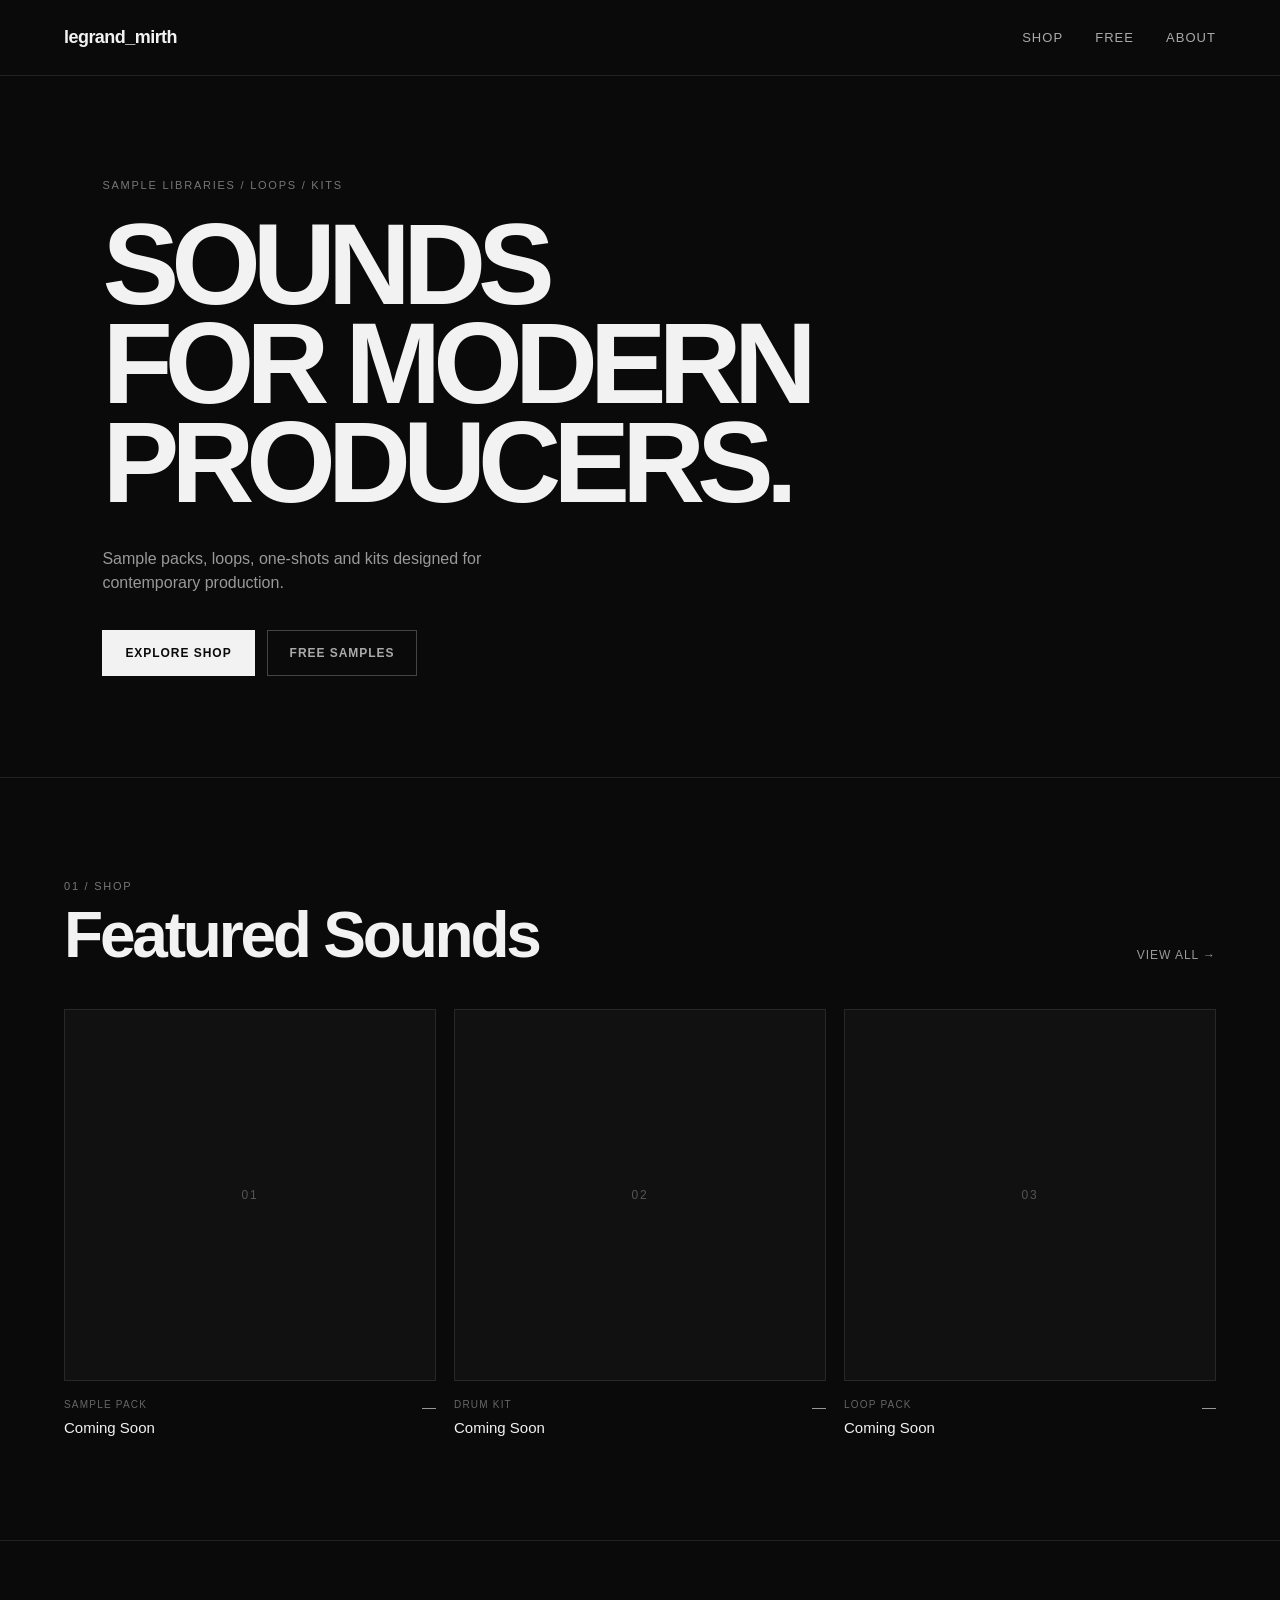
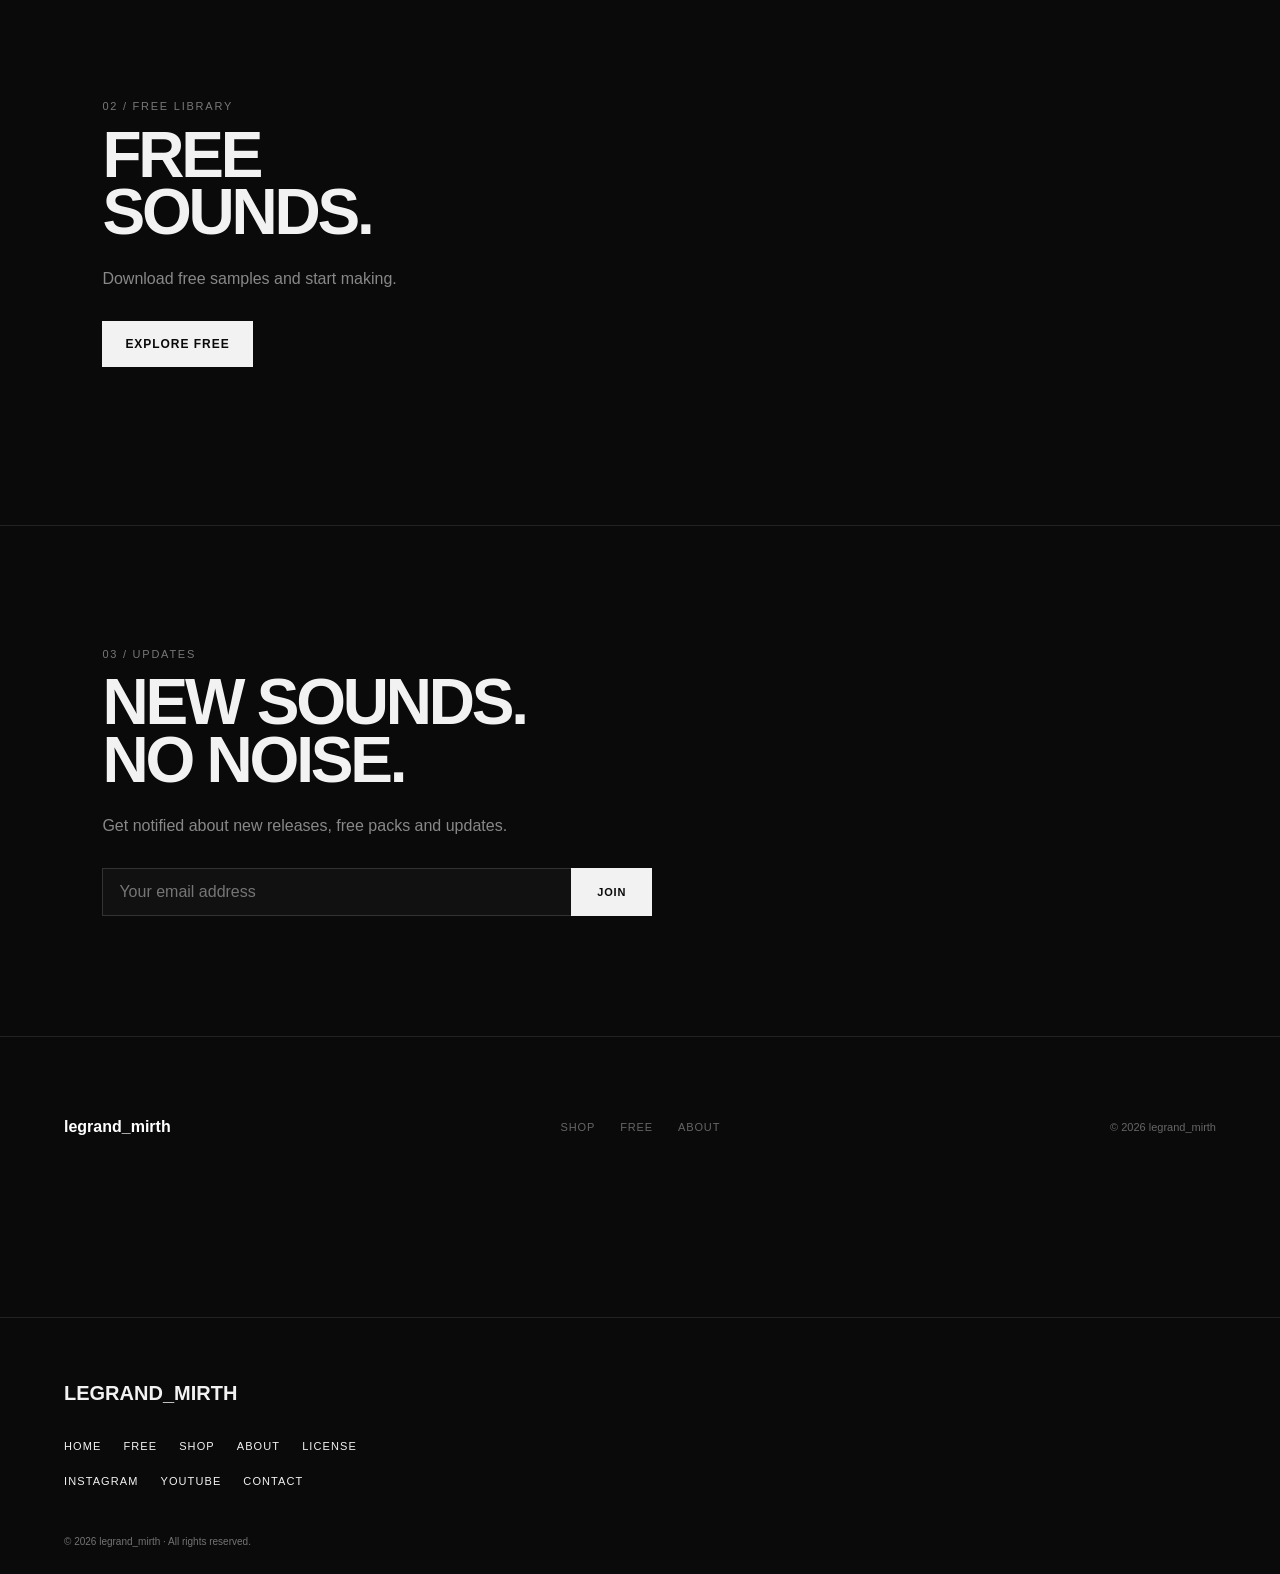
==== index.html @ df411d39 "Add footer section with links and styles" ====
<!DOCTYPE html>
<html lang="en">
<head>
    <meta charset="UTF-8">
    <meta name="viewport" content="width=device-width, initial-scale=1.0">

    <title>legrand_mirth — Sounds for Modern Producers</title>

    <meta
        name="description"
        content="Sample libraries, loops, kits and sounds for modern producers."
    >

    <link rel="stylesheet" href="css/style.css">
</head>

<body>

    <!-- NAVIGATION -->
    <header class="navbar">

        <a href="index.html" class="logo">
            legrand_mirth
        </a>

        <nav class="nav-links">
            <a href="shop.html">Shop</a>
            <a href="free.html">Free</a>
            <a href="about.html">About</a>
        </nav>

    </header>


    <main>

        <!-- HERO -->
        <section class="hero">

            <div class="hero-content">

                <p class="eyebrow">
                    SAMPLE LIBRARIES / LOOPS / KITS
                </p>

                <h1>
                    SOUNDS<br>
                    FOR MODERN<br>
                    PRODUCERS.
                </h1>

                <p class="hero-description">
                    Sample packs, loops, one-shots and kits
                    designed for contemporary production.
                </p>

                <div class="hero-buttons">

                    <a href="shop.html" class="button button-primary">
                        Explore Shop
                    </a>

                    <a href="free.html" class="button button-secondary">
                        Free Samples
                    </a>

                </div>

            </div>

        </section>


        <!-- FEATURED PRODUCTS -->
        <section class="section">

            <div class="section-header">

                <div>
                    <p class="eyebrow">01 / SHOP</p>
                    <h2>Featured Sounds</h2>
                </div>

                <a href="shop.html" class="text-link">
                    View all →
                </a>

            </div>


            <div class="product-grid">

                <article class="product-card">

                    <div class="product-image placeholder">
                        <span>01</span>
                    </div>

                    <div class="product-info">

                        <div>
                            <p class="product-type">
                                SAMPLE PACK
                            </p>

                            <h3>
                                Coming Soon
                            </h3>
                        </div>

                        <span class="product-price">
                            —
                        </span>

                    </div>

                </article>


                <article class="product-card">

                    <div class="product-image placeholder">
                        <span>02</span>
                    </div>

                    <div class="product-info">

                        <div>
                            <p class="product-type">
                                DRUM KIT
                            </p>

                            <h3>
                                Coming Soon
                            </h3>
                        </div>

                        <span class="product-price">
                            —
                        </span>

                    </div>

                </article>


                <article class="product-card">

                    <div class="product-image placeholder">
                        <span>03</span>
                    </div>

                    <div class="product-info">

                        <div>
                            <p class="product-type">
                                LOOP PACK
                            </p>

                            <h3>
                                Coming Soon
                            </h3>
                        </div>

                        <span class="product-price">
                            —
                        </span>

                    </div>

                </article>

            </div>

        </section>


        <!-- FREE SECTION -->
        <section class="free-section">

            <div>

                <p class="eyebrow">
                    02 / FREE LIBRARY
                </p>

                <h2>
                    FREE<br>
                    SOUNDS.
                </h2>

                <p>
                    Download free samples and start making.
                </p>

                <a href="free.html" class="button button-primary">
                    Explore Free
                </a>

            </div>

        </section>


        <!-- NEWSLETTER -->
        <section class="newsletter">

            <div class="newsletter-content">

                <p class="eyebrow">
                    03 / UPDATES
                </p>

                <h2>
                    NEW SOUNDS.<br>
                    NO NOISE.
                </h2>

                <p>
                    Get notified about new releases,
                    free packs and updates.
                </p>

                <form class="newsletter-form">

                    <input
                        type="email"
                        placeholder="Your email address"
                        required
                    >

                    <button type="submit">
                        Join
                    </button>

                </form>

            </div>

        </section>

    </main>


    <!-- FOOTER -->
    <footer class="footer">

        <div class="footer-logo">
            legrand_mirth
        </div>

        <div class="footer-links">

            <a href="shop.html">Shop</a>
            <a href="free.html">Free</a>
            <a href="about.html">About</a>

        </div>

        <p>
            © 2026 legrand_mirth
        </p>

    </footer>


    <script src="js/main.js"></script>
<footer class="lm-footer">
  <div class="lm-footer-brand">LEGRAND_MIRTH</div>

  <div class="lm-footer-links">
    <a href="/">HOME</a>
    <a href="/free">FREE</a>
    <a href="/shop">SHOP</a>
    <a href="/about">ABOUT</a>
    <a href="/license">LICENSE</a>
  </div>

  <div class="lm-footer-links">
    <a href="https://instagram.com/" target="_blank">INSTAGRAM</a>
    <a href="https://youtube.com/" target="_blank">YOUTUBE</a>
    <a href="mailto:contact@legrandmirth.com">CONTACT</a>
  </div>

  <div class="lm-footer-bottom">
    © 2026 legrand_mirth · All rights reserved.
  </div>
</footer>

<style>
.lm-footer {
  margin-top: 100px;
  padding: 60px 5vw 25px;
  border-top: 1px solid #222;
  font-family: Arial, sans-serif;
}

.lm-footer-brand {
  font-size: 20px;
  font-weight: 700;
  margin-bottom: 30px;
}

.lm-footer-links {
  display: flex;
  flex-wrap: wrap;
  gap: 22px;
  margin-bottom: 18px;
}

.lm-footer a {
  color: inherit;
  text-decoration: none;
  font-size: 11px;
  letter-spacing: .1em;
}

.lm-footer a:hover {
  opacity: .5;
}

.lm-footer-bottom {
  margin-top: 45px;
  font-size: 10px;
  opacity: .45;
}

@media (max-width: 600px) {
  .lm-footer {
    padding: 45px 20px 20px;
  }

  .lm-footer-links {
    gap: 14px;
  }
}
</style>
</body>
</html>
---- css/style.css ----
/* =========================
   RESET
========================= */

* {
    margin: 0;
    padding: 0;
    box-sizing: border-box;
}

html {
    scroll-behavior: smooth;
}

body {
    background: #0a0a0a;
    color: #f2f2f2;
    font-family: Arial, Helvetica, sans-serif;
    line-height: 1.5;
}


/* =========================
   GLOBAL
========================= */

a {
    color: inherit;
    text-decoration: none;
}

button,
input {
    font: inherit;
}

.eyebrow {
    font-size: 11px;
    letter-spacing: 0.16em;
    text-transform: uppercase;
    color: #777;
}


/* =========================
   NAVBAR
========================= */

.navbar {
    height: 76px;
    padding: 0 5vw;

    display: flex;
    align-items: center;
    justify-content: space-between;

    border-bottom: 1px solid #222;
}

.logo {
    font-size: 18px;
    font-weight: 700;
    letter-spacing: -0.03em;
}

.nav-links {
    display: flex;
    gap: 32px;
}

.nav-links a {
    font-size: 13px;
    text-transform: uppercase;
    letter-spacing: 0.08em;
    color: #aaa;

    transition: color 0.2s ease;
}

.nav-links a:hover {
    color: #fff;
}


/* =========================
   HERO
========================= */

.hero {
    min-height: 78vh;

    display: flex;
    align-items: center;

    padding: 100px 8vw;

    border-bottom: 1px solid #222;
}

.hero-content {
    max-width: 900px;
}

.hero h1 {
    margin-top: 22px;

    font-size: clamp(56px, 9vw, 130px);
    line-height: 0.86;
    letter-spacing: -0.07em;
    font-weight: 700;
}

.hero-description {
    max-width: 460px;

    margin-top: 35px;

    color: #999;
    font-size: 16px;
}

.hero-buttons {
    display: flex;
    gap: 12px;

    margin-top: 35px;
}


/* =========================
   BUTTONS
========================= */

.button {
    display: inline-flex;

    align-items: center;
    justify-content: center;

    min-height: 46px;
    padding: 0 22px;

    font-size: 12px;
    font-weight: 700;

    text-transform: uppercase;
    letter-spacing: 0.08em;

    border: 1px solid #444;

    transition:
        background 0.2s ease,
        color 0.2s ease,
        border-color 0.2s ease;
}

.button-primary {
    background: #f2f2f2;
    color: #0a0a0a;
    border-color: #f2f2f2;
}

.button-primary:hover {
    background: transparent;
    color: #fff;
}

.button-secondary {
    color: #aaa;
}

.button-secondary:hover {
    color: #fff;
    border-color: #777;
}


/* =========================
   SECTIONS
========================= */

.section {
    padding: 100px 5vw;

    border-bottom: 1px solid #222;
}

.section-header {
    display: flex;
    align-items: end;
    justify-content: space-between;

    margin-bottom: 45px;
}

.section h2,
.free-section h2,
.newsletter h2 {
    margin-top: 12px;

    font-size: clamp(38px, 5vw, 70px);
    line-height: 0.9;
    letter-spacing: -0.05em;
}

.text-link {
    font-size: 12px;
    text-transform: uppercase;
    letter-spacing: 0.08em;

    color: #999;
}

.text-link:hover {
    color: #fff;
}


/* =========================
   PRODUCTS
========================= */

.product-grid {
    display: grid;

    grid-template-columns:
        repeat(3, 1fr);

    gap: 18px;
}

.product-card {
    min-width: 0;
}

.product-image {
    aspect-ratio: 1 / 1;

    display: flex;
    align-items: center;
    justify-content: center;

    border: 1px solid #282828;
}

.placeholder {
    background: #111;
}

.placeholder span {
    font-size: 12px;
    color: #555;
    letter-spacing: 0.15em;
}

.product-info {
    display: flex;
    justify-content: space-between;
    gap: 20px;

    padding-top: 16px;
}

.product-type {
    margin-bottom: 5px;

    font-size: 10px;
    letter-spacing: 0.12em;

    color: #666;
}

.product-info h3 {
    font-size: 15px;
    font-weight: 500;
}

.product-price {
    color: #999;
    font-size: 14px;
}


/* =========================
   FREE SECTION
========================= */

.free-section {
    min-height: 65vh;

    display: flex;
    align-items: center;

    padding: 100px 8vw;

    border-bottom: 1px solid #222;
}

.free-section p:not(.eyebrow) {
    margin: 25px 0 30px;

    color: #888;
}


/* =========================
   NEWSLETTER
========================= */

.newsletter {
    padding: 120px 8vw;

    border-bottom: 1px solid #222;
}

.newsletter-content {
    max-width: 700px;
}

.newsletter p:not(.eyebrow) {
    margin: 25px 0 30px;

    color: #888;
}

.newsletter-form {
    display: flex;

    max-width: 550px;
}

.newsletter-form input {
    flex: 1;

    min-width: 0;
    height: 48px;

    padding: 0 16px;

    color: #fff;
    background: #111;

    border: 1px solid #333;
    border-right: none;

    outline: none;
}

.newsletter-form input:focus {
    border-color: #666;
}

.newsletter-form button {
    height: 48px;

    padding: 0 25px;

    color: #0a0a0a;
    background: #f2f2f2;

    border: 1px solid #f2f2f2;

    text-transform: uppercase;
    font-size: 11px;
    font-weight: 700;
    letter-spacing: 0.08em;

    cursor: pointer;
}


/* =========================
   FOOTER
========================= */

.footer {
    min-height: 180px;

    padding: 45px 5vw;

    display: flex;
    align-items: center;
    justify-content: space-between;

    color: #666;
}

.footer-logo {
    color: #fff;

    font-weight: 700;
}

.footer-links {
    display: flex;
    gap: 25px;

    font-size: 11px;
    text-transform: uppercase;
    letter-spacing: 0.08em;
}

.footer-links a:hover {
    color: #fff;
}

.footer p {
    font-size: 11px;
}


/* =========================
   MOBILE
========================= */

@media (max-width: 700px) {

    .navbar {
        height: 65px;
        padding: 0 20px;
    }

    .nav-links {
        gap: 15px;
    }

    .nav-links a {
        font-size: 10px;
    }

    .hero {
        min-height: 80vh;
        padding: 80px 20px;
    }

    .hero h1 {
        font-size: 17vw;
    }

    .hero-buttons {
        flex-direction: column;
        align-items: stretch;
    }

    .button {
        width: 100%;
    }

    .section {
        padding: 75px 20px;
    }

    .section-header {
        align-items: start;
        flex-direction: column;
        gap: 20px;
    }

    .product-grid {
        grid-template-columns: 1fr;
        gap: 45px;
    }

    .free-section {
        min-height: 60vh;
        padding: 80px 20px;
    }

    .newsletter {
        padding: 80px 20px;
    }

    .newsletter-form {
        flex-direction: column;
    }

    .newsletter-form input {
        border-right: 1px solid #333;
    }

    .newsletter-form button {
        width: 100%;
    }

    .footer {
        padding: 40px 20px;

        flex-direction: column;
        align-items: flex-start;

        gap: 25px;
    }

}


/* =========================
   SHOP PAGE
========================= */

.page-header {
    padding: 110px 8vw 90px;

    border-bottom: 1px solid #222;
}

.page-header h1 {
    margin-top: 20px;

    font-size: clamp(60px, 10vw, 140px);
    line-height: 0.85;
    letter-spacing: -0.07em;
}

.page-description {
    max-width: 480px;

    margin-top: 30px;

    color: #888;
    font-size: 16px;
}


/* =========================
   SHOP FILTERS
========================= */

.shop-section {
    padding: 60px 5vw 120px;
}

.shop-filters {
    display: flex;
    gap: 10px;

    margin-bottom: 55px;

    overflow-x: auto;
    scrollbar-width: none;
}

.shop-filters::-webkit-scrollbar {
    display: none;
}

.filter {
    flex-shrink: 0;

    padding: 10px 16px;

    color: #888;
    background: transparent;

    border: 1px solid #333;

    font-size: 10px;
    text-transform: uppercase;
    letter-spacing: 0.1em;

    cursor: pointer;
}

.filter:hover {
    color: #fff;
    border-color: #666;
}

.filter.active {
    color: #0a0a0a;
    background: #f2f2f2;

    border-color: #f2f2f2;
}


/* =========================
   SHOP GRID
========================= */

.shop-grid {
    display: grid;

    grid-template-columns:
        repeat(3, 1fr);

    gap: 65px 20px;
}

.shop-product {
    min-width: 0;
}

.shop-product-image {
    aspect-ratio: 1 / 1;

    display: flex;
    align-items: center;
    justify-content: center;

    background: #111;

    border: 1px solid #282828;

    transition:
        border-color 0.2s ease,
        transform 0.2s ease;
}

.shop-product-image:hover {
    border-color: #555;

    transform: translateY(-3px);
}

.shop-product-image span {
    color: #555;

    font-size: 12px;
    letter-spacing: 0.15em;
}

.shop-product-info {
    display: flex;

    justify-content: space-between;
    align-items: flex-start;

    gap: 20px;

    padding-top: 16px;
}

.shop-product-info h2 {
    margin: 4px 0 5px;

    font-size: 16px;
    font-weight: 500;
}

.product-meta {
    color: #555;

    font-size: 10px;
    letter-spacing: 0.08em;
    text-transform: uppercase;
}

.shop-price {
    color: #aaa;

    font-size: 14px;
}


/* =========================
   SHOP MOBILE
========================= */

@media (max-width: 700px) {

    .page-header {
        padding: 80px 20px 70px;
    }

    .page-header h1 {
        font-size: 19vw;
    }

    .shop-section {
        padding: 40px 20px 80px;
    }

    .shop-grid {
        grid-template-columns: 1fr;

        gap: 55px;
    }

}


/* =========================
   SHOP PAGE
========================= */

.page-header {
    padding: 110px 8vw 90px;

    border-bottom: 1px solid #222;
}

.page-header h1 {
    margin-top: 20px;

    font-size: clamp(60px, 10vw, 140px);
    line-height: 0.85;
    letter-spacing: -0.07em;
}

.page-description {
    max-width: 480px;

    margin-top: 30px;

    color: #888;
    font-size: 16px;
}


/* =========================
   SHOP FILTERS
========================= */

.shop-section {
    padding: 60px 5vw 120px;
}

.shop-filters {
    display: flex;
    gap: 10px;

    margin-bottom: 55px;

    overflow-x: auto;
    scrollbar-width: none;
}

.shop-filters::-webkit-scrollbar {
    display: none;
}

.filter {
    flex-shrink: 0;

    padding: 10px 16px;

    color: #888;
    background: transparent;

    border: 1px solid #333;

    font-size: 10px;
    text-transform: uppercase;
    letter-spacing: 0.1em;

    cursor: pointer;
}

.filter:hover {
    color: #fff;
    border-color: #666;
}

.filter.active {
    color: #0a0a0a;
    background: #f2f2f2;

    border-color: #f2f2f2;
}


/* =========================
   SHOP GRID
========================= */

.shop-grid {
    display: grid;

    grid-template-columns:
        repeat(3, 1fr);

    gap: 65px 20px;
}

.shop-product {
    min-width: 0;
}

.shop-product-image {
    aspect-ratio: 1 / 1;

    display: flex;
    align-items: center;
    justify-content: center;

    background: #111;

    border: 1px solid #282828;

    transition:
        border-color 0.2s ease,
        transform 0.2s ease;
}

.shop-product-image:hover {
    border-color: #555;

    transform: translateY(-3px);
}

.shop-product-image span {
    color: #555;

    font-size: 12px;
    letter-spacing: 0.15em;
}

.shop-product-info {
    display: flex;

    justify-content: space-between;
    align-items: flex-start;

    gap: 20px;

    padding-top: 16px;
}

.shop-product-info h2 {
    margin: 4px 0 5px;

    font-size: 16px;
    font-weight: 500;
}

.product-meta {
    color: #555;

    font-size: 10px;
    letter-spacing: 0.08em;
    text-transform: uppercase;
}

.shop-price {
    color: #aaa;

    font-size: 14px;
}


/* =========================
   SHOP MOBILE
========================= */

@media (max-width: 700px) {

    .page-header {
        padding: 80px 20px 70px;
    }

    .page-header h1 {
        font-size: 19vw;
    }

    .shop-section {
        padding: 40px 20px 80px;
    }

    .shop-grid {
        grid-template-columns: 1fr;

        gap: 55px;
    }

}
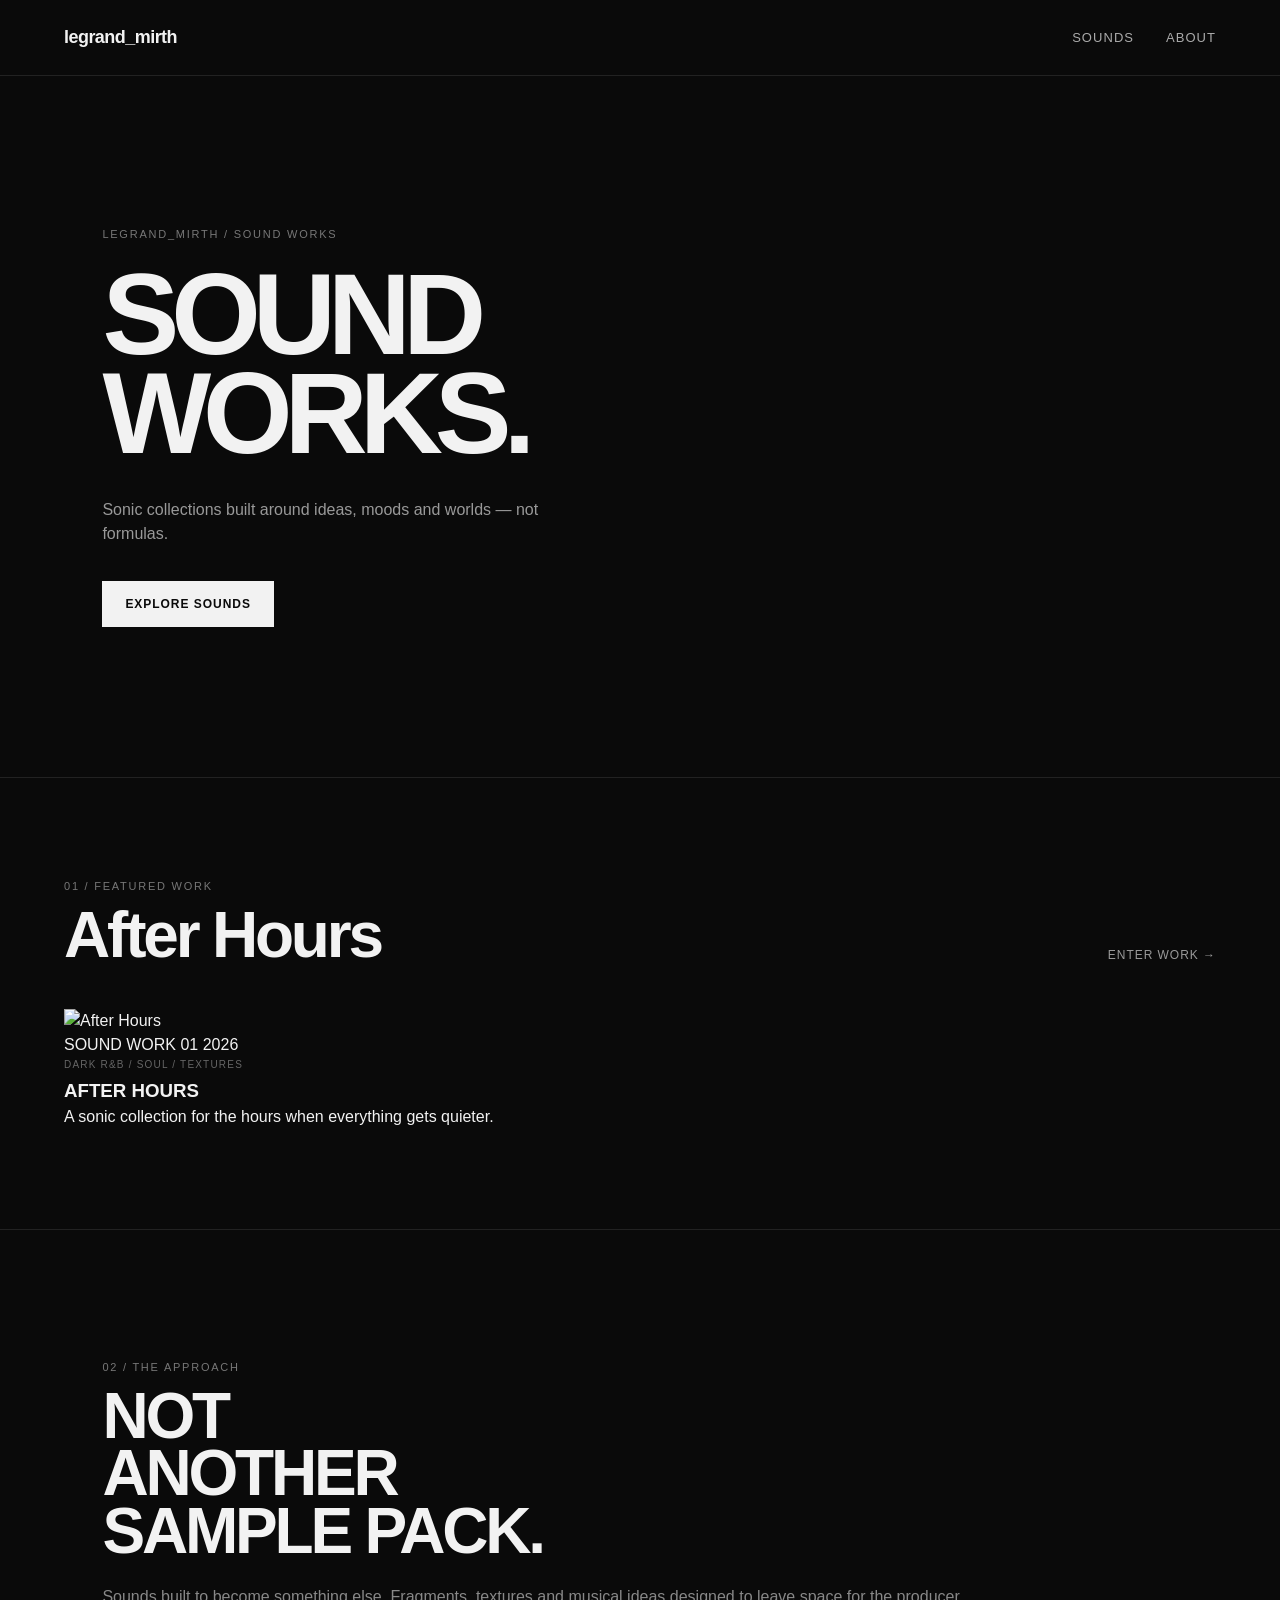
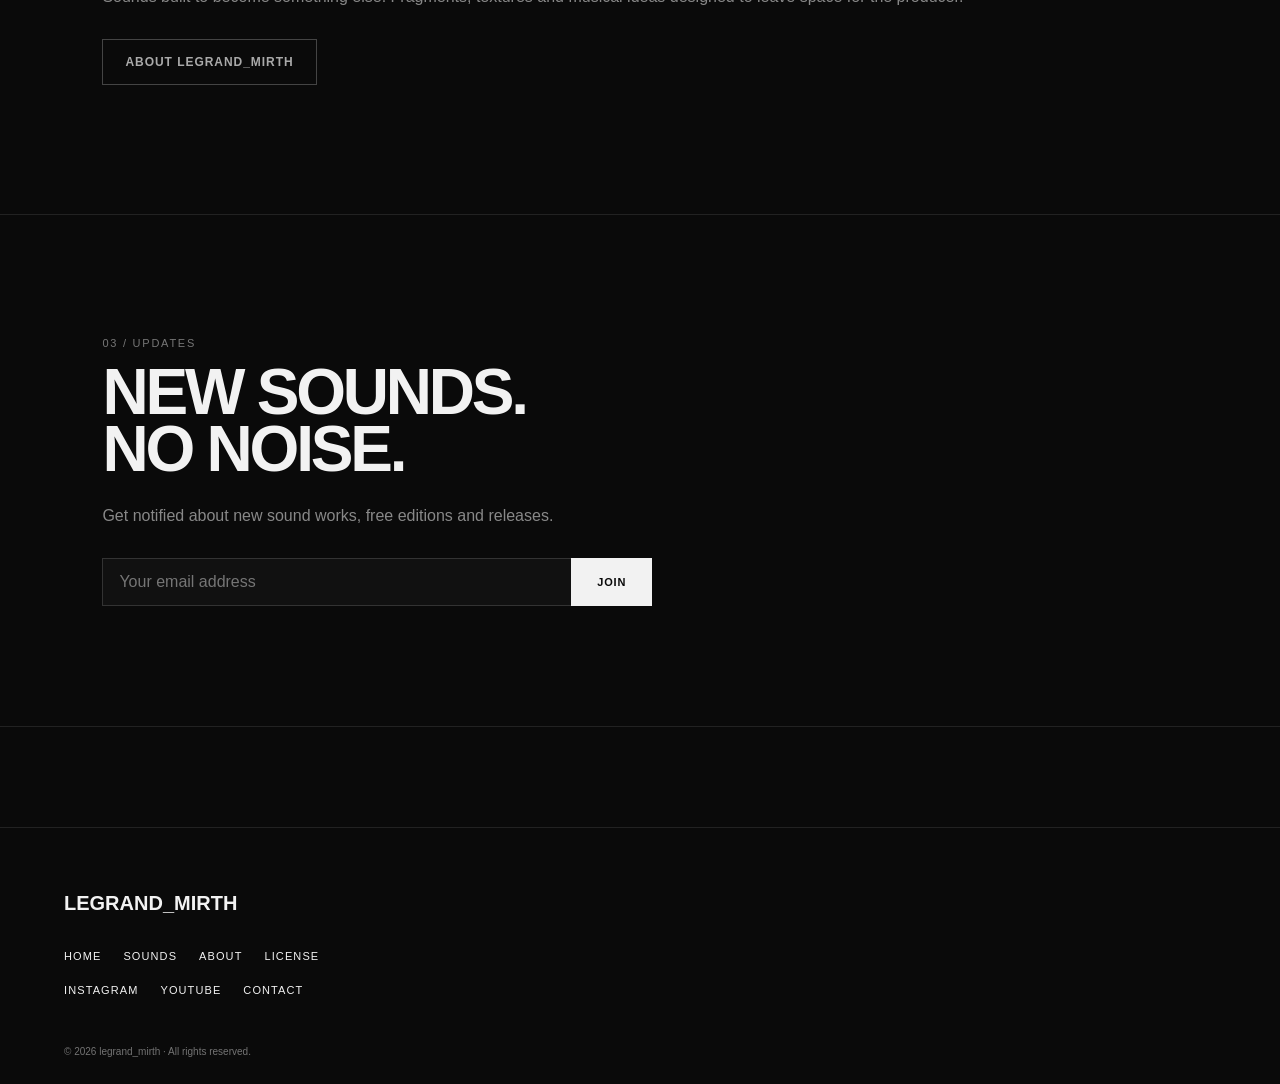
==== commit 6ba275ff: "Actualizar index.html" ====
--- a/index.html
+++ b/index.html
@@ -1,22 +1,34 @@
 <!DOCTYPE html>
 <html lang="en">
+
 <head>
+
     <meta charset="UTF-8">
-    <meta name="viewport" content="width=device-width, initial-scale=1.0">
-
-    <title>legrand_mirth — Sounds for Modern Producers</title>
+
+    <meta
+        name="viewport"
+        content="width=device-width, initial-scale=1.0"
+    >
+
+    <title>legrand_mirth — Sound Works</title>
 
     <meta
         name="description"
-        content="Sample libraries, loops, kits and sounds for modern producers."
+        content="Sonic collections built around ideas, moods and worlds."
     >
 
     <link rel="stylesheet" href="css/style.css">
+
 </head>
 
+
 <body>
 
-    <!-- NAVIGATION -->
+
+    <!-- =========================
+         NAVIGATION
+    ========================= -->
+
     <header class="navbar">
 
         <a href="index.html" class="logo">
@@ -24,46 +36,55 @@
         </a>
 
         <nav class="nav-links">
-            <a href="shop.html">Shop</a>
-            <a href="free.html">Free</a>
-            <a href="about.html">About</a>
+
+            <a href="shop.html">
+                Sounds
+            </a>
+
+            <a href="about.html">
+                About
+            </a>
+
         </nav>
 
     </header>
 
 
+
     <main>
 
-        <!-- HERO -->
+
+        <!-- =========================
+             HERO
+        ========================= -->
+
         <section class="hero">
 
             <div class="hero-content">
 
                 <p class="eyebrow">
-                    SAMPLE LIBRARIES / LOOPS / KITS
+                    LEGRAND_MIRTH / SOUND WORKS
                 </p>
 
                 <h1>
-                    SOUNDS<br>
-                    FOR MODERN<br>
-                    PRODUCERS.
+                    SOUND<br>
+                    WORKS.
                 </h1>
 
                 <p class="hero-description">
-                    Sample packs, loops, one-shots and kits
-                    designed for contemporary production.
+                    Sonic collections built around ideas,
+                    moods and worlds — not formulas.
                 </p>
 
                 <div class="hero-buttons">
 
-                    <a href="shop.html" class="button button-primary">
-                        Explore Shop
+                    <a
+                        href="shop.html"
+                        class="button button-primary"
+                    >
+                        Explore Sounds
                     </a>
 
-                    <a href="free.html" class="button button-secondary">
-                        Free Samples
-                    </a>
-
                 </div>
 
             </div>
@@ -71,138 +92,135 @@
         </section>
 
 
-        <!-- FEATURED PRODUCTS -->
+
+        <!-- =========================
+             FEATURED WORK
+        ========================= -->
+
         <section class="section">
 
             <div class="section-header">
 
                 <div>
-                    <p class="eyebrow">01 / SHOP</p>
-                    <h2>Featured Sounds</h2>
+
+                    <p class="eyebrow">
+                        01 / FEATURED WORK
+                    </p>
+
+                    <h2>
+                        After Hours
+                    </h2>
+
                 </div>
 
-                <a href="shop.html" class="text-link">
-                    View all →
+
+                <a
+                    href="after-hours.html"
+                    class="text-link"
+                >
+                    Enter work →
                 </a>
 
             </div>
 
 
-            <div class="product-grid">
-
-                <article class="product-card">
-
-                    <div class="product-image placeholder">
-                        <span>01</span>
+
+            <a
+                href="after-hours.html"
+                class="featured-work"
+            >
+
+                <div class="featured-work-image">
+
+                    <img
+                        src="assets/after-hours.jpg"
+                        alt="After Hours"
+                    >
+
+                    <div class="featured-work-overlay">
+
+                        <span>
+                            SOUND WORK 01
+                        </span>
+
+                        <span>
+                            2026
+                        </span>
+
                     </div>
 
-                    <div class="product-info">
-
-                        <div>
-                            <p class="product-type">
-                                SAMPLE PACK
-                            </p>
-
-                            <h3>
-                                Coming Soon
-                            </h3>
-                        </div>
-
-                        <span class="product-price">
-                            —
-                        </span>
+                </div>
+
+
+                <div class="featured-work-info">
+
+                    <div>
+
+                        <p class="product-type">
+                            DARK R&B / SOUL / TEXTURES
+                        </p>
+
+                        <h3>
+                            AFTER HOURS
+                        </h3>
 
                     </div>
 
-                </article>
-
-
-                <article class="product-card">
-
-                    <div class="product-image placeholder">
-                        <span>02</span>
-                    </div>
-
-                    <div class="product-info">
-
-                        <div>
-                            <p class="product-type">
-                                DRUM KIT
-                            </p>
-
-                            <h3>
-                                Coming Soon
-                            </h3>
-                        </div>
-
-                        <span class="product-price">
-                            —
-                        </span>
-
-                    </div>
-
-                </article>
-
-
-                <article class="product-card">
-
-                    <div class="product-image placeholder">
-                        <span>03</span>
-                    </div>
-
-                    <div class="product-info">
-
-                        <div>
-                            <p class="product-type">
-                                LOOP PACK
-                            </p>
-
-                            <h3>
-                                Coming Soon
-                            </h3>
-                        </div>
-
-                        <span class="product-price">
-                            —
-                        </span>
-
-                    </div>
-
-                </article>
+
+                    <p class="featured-work-description">
+                        A sonic collection for the hours
+                        when everything gets quieter.
+                    </p>
+
+                </div>
+
+            </a>
+
+        </section>
+
+
+
+        <!-- =========================
+             PHILOSOPHY
+        ========================= -->
+
+        <section class="free-section">
+
+            <div>
+
+                <p class="eyebrow">
+                    02 / THE APPROACH
+                </p>
+
+                <h2>
+                    NOT<br>
+                    ANOTHER<br>
+                    SAMPLE PACK.
+                </h2>
+
+                <p>
+                    Sounds built to become something else.
+                    Fragments, textures and musical ideas
+                    designed to leave space for the producer.
+                </p>
+
+                <a
+                    href="about.html"
+                    class="button button-secondary"
+                >
+                    About legrand_mirth
+                </a>
 
             </div>
 
         </section>
 
 
-        <!-- FREE SECTION -->
-        <section class="free-section">
-
-            <div>
-
-                <p class="eyebrow">
-                    02 / FREE LIBRARY
-                </p>
-
-                <h2>
-                    FREE<br>
-                    SOUNDS.
-                </h2>
-
-                <p>
-                    Download free samples and start making.
-                </p>
-
-                <a href="free.html" class="button button-primary">
-                    Explore Free
-                </a>
-
-            </div>
-
-        </section>
-
-
-        <!-- NEWSLETTER -->
+
+        <!-- =========================
+             UPDATES
+        ========================= -->
+
         <section class="newsletter">
 
             <div class="newsletter-content">
@@ -217,8 +235,8 @@
                 </h2>
 
                 <p>
-                    Get notified about new releases,
-                    free packs and updates.
+                    Get notified about new sound works,
+                    free editions and releases.
                 </p>
 
                 <form class="newsletter-form">
@@ -239,101 +257,73 @@
 
         </section>
 
+
     </main>
 
 
-    <!-- FOOTER -->
-    <footer class="footer">
-
-        <div class="footer-logo">
-            legrand_mirth
+
+    <!-- =========================
+         FOOTER
+    ========================= -->
+
+    <footer class="lm-footer">
+
+        <div class="lm-footer-brand">
+            LEGRAND_MIRTH
         </div>
 
-        <div class="footer-links">
-
-            <a href="shop.html">Shop</a>
-            <a href="free.html">Free</a>
-            <a href="about.html">About</a>
+
+        <div class="lm-footer-links">
+
+            <a href="index.html">
+                HOME
+            </a>
+
+            <a href="shop.html">
+                SOUNDS
+            </a>
+
+            <a href="about.html">
+                ABOUT
+            </a>
+
+            <a href="license.html">
+                LICENSE
+            </a>
 
         </div>
 
-        <p>
-            © 2026 legrand_mirth
-        </p>
+
+        <div class="lm-footer-links">
+
+            <a
+                href="https://instagram.com/"
+                target="_blank"
+            >
+                INSTAGRAM
+            </a>
+
+            <a
+                href="https://youtube.com/"
+                target="_blank"
+            >
+                YOUTUBE
+            </a>
+
+            <a href="mailto:legrandmirth@gmail.com">
+                CONTACT
+            </a>
+
+        </div>
+
+
+        <div class="lm-footer-bottom">
+            © 2026 legrand_mirth · All rights reserved.
+        </div>
 
     </footer>
 
 
-    <script src="js/main.js"></script>
-<footer class="lm-footer">
-  <div class="lm-footer-brand">LEGRAND_MIRTH</div>
-
-  <div class="lm-footer-links">
-    <a href="/">HOME</a>
-    <a href="/free">FREE</a>
-    <a href="/shop">SHOP</a>
-    <a href="/about">ABOUT</a>
-    <a href="/license">LICENSE</a>
-  </div>
-
-  <div class="lm-footer-links">
-    <a href="https://instagram.com/" target="_blank">INSTAGRAM</a>
-    <a href="https://youtube.com/" target="_blank">YOUTUBE</a>
-    <a href="mailto:contact@legrandmirth.com">CONTACT</a>
-  </div>
-
-  <div class="lm-footer-bottom">
-    © 2026 legrand_mirth · All rights reserved.
-  </div>
-</footer>
-
-<style>
-.lm-footer {
-  margin-top: 100px;
-  padding: 60px 5vw 25px;
-  border-top: 1px solid #222;
-  font-family: Arial, sans-serif;
-}
-
-.lm-footer-brand {
-  font-size: 20px;
-  font-weight: 700;
-  margin-bottom: 30px;
-}
-
-.lm-footer-links {
-  display: flex;
-  flex-wrap: wrap;
-  gap: 22px;
-  margin-bottom: 18px;
-}
-
-.lm-footer a {
-  color: inherit;
-  text-decoration: none;
-  font-size: 11px;
-  letter-spacing: .1em;
-}
-
-.lm-footer a:hover {
-  opacity: .5;
-}
-
-.lm-footer-bottom {
-  margin-top: 45px;
-  font-size: 10px;
-  opacity: .45;
-}
-
-@media (max-width: 600px) {
-  .lm-footer {
-    padding: 45px 20px 20px;
-  }
-
-  .lm-footer-links {
-    gap: 14px;
-  }
-}
-</style>
 </body>
-</html>
+
+</html>
--- a/css/style.css
+++ b/css/style.css
@@ -222,10 +222,7 @@
 
 .product-grid {
     display: grid;
-
-    grid-template-columns:
-        repeat(3, 1fr);
-
+    grid-template-columns: repeat(3, 1fr);
     gap: 18px;
 }
 
@@ -370,7 +367,7 @@
 
 
 /* =========================
-   FOOTER
+   OLD FOOTER
 ========================= */
 
 .footer {
@@ -406,6 +403,243 @@
 
 .footer p {
     font-size: 11px;
+}
+
+
+/* =========================
+   SHOP PAGE
+========================= */
+
+.page-header {
+    padding: 110px 8vw 90px;
+
+    border-bottom: 1px solid #222;
+}
+
+.page-header h1 {
+    margin-top: 20px;
+
+    font-size: clamp(60px, 10vw, 140px);
+    line-height: 0.85;
+    letter-spacing: -0.07em;
+}
+
+.page-description {
+    max-width: 480px;
+
+    margin-top: 30px;
+
+    color: #888;
+    font-size: 16px;
+}
+
+
+/* =========================
+   SHOP FILTERS
+========================= */
+
+.shop-section {
+    padding: 60px 5vw 120px;
+}
+
+.shop-filters {
+    display: flex;
+    gap: 10px;
+
+    margin-bottom: 55px;
+
+    overflow-x: auto;
+    scrollbar-width: none;
+}
+
+.shop-filters::-webkit-scrollbar {
+    display: none;
+}
+
+.filter {
+    flex-shrink: 0;
+
+    padding: 10px 16px;
+
+    color: #888;
+    background: transparent;
+
+    border: 1px solid #333;
+
+    font-size: 10px;
+    text-transform: uppercase;
+    letter-spacing: 0.1em;
+
+    cursor: pointer;
+}
+
+.filter:hover {
+    color: #fff;
+    border-color: #666;
+}
+
+.filter.active {
+    color: #0a0a0a;
+    background: #f2f2f2;
+
+    border-color: #f2f2f2;
+}
+
+
+/* =========================
+   SHOP GRID
+========================= */
+
+.shop-grid {
+    display: grid;
+    grid-template-columns: repeat(3, 1fr);
+    gap: 65px 20px;
+}
+
+.shop-product {
+    min-width: 0;
+}
+
+.shop-product-image {
+    aspect-ratio: 1 / 1;
+
+    display: flex;
+    align-items: center;
+    justify-content: center;
+
+    background: #111;
+
+    border: 1px solid #282828;
+
+    transition:
+        border-color 0.2s ease,
+        transform 0.2s ease;
+}
+
+.shop-product-image:hover {
+    border-color: #555;
+    transform: translateY(-3px);
+}
+
+.shop-product-image span {
+    color: #555;
+
+    font-size: 12px;
+    letter-spacing: 0.15em;
+}
+
+.shop-product-info {
+    display: flex;
+
+    justify-content: space-between;
+    align-items: flex-start;
+
+    gap: 20px;
+
+    padding-top: 16px;
+}
+
+.shop-product-info h2 {
+    margin: 4px 0 5px;
+
+    font-size: 16px;
+    font-weight: 500;
+}
+
+.product-meta {
+    color: #555;
+
+    font-size: 10px;
+    letter-spacing: 0.08em;
+    text-transform: uppercase;
+}
+
+.shop-price {
+    color: #aaa;
+
+    font-size: 14px;
+}
+
+
+/* =========================
+   LICENSE NOTICE
+========================= */
+
+.license-notice {
+    margin-top: 14px;
+
+    padding-top: 12px;
+
+    border-top: 1px solid #222;
+
+    font-size: 11px;
+    line-height: 1.5;
+
+    color: #777;
+}
+
+.license-notice strong {
+    font-weight: 600;
+    color: #aaa;
+}
+
+.license-notice a {
+    color: inherit;
+    text-decoration: underline;
+}
+
+.license-notice a:hover {
+    color: #fff;
+}
+
+
+/* =========================
+   NEW FOOTER
+========================= */
+
+.lm-footer {
+    margin-top: 100px;
+
+    padding: 60px 5vw 25px;
+
+    border-top: 1px solid #222;
+}
+
+.lm-footer-brand {
+    font-size: 20px;
+    font-weight: 700;
+
+    margin-bottom: 30px;
+}
+
+.lm-footer-links {
+    display: flex;
+    flex-wrap: wrap;
+
+    gap: 22px;
+
+    margin-bottom: 18px;
+}
+
+.lm-footer a {
+    color: inherit;
+
+    text-decoration: none;
+
+    font-size: 11px;
+    letter-spacing: 0.1em;
+}
+
+.lm-footer a:hover {
+    opacity: 0.5;
+}
+
+.lm-footer-bottom {
+    margin-top: 45px;
+
+    font-size: 10px;
+
+    opacity: 0.45;
 }
 
 
@@ -491,108 +725,51 @@
         gap: 25px;
     }
 
-}
-
-
-/* =========================
-   SHOP PAGE
-========================= */
-
-.page-header {
-    padding: 110px 8vw 90px;
-
-    border-bottom: 1px solid #222;
-}
-
-.page-header h1 {
-    margin-top: 20px;
-
-    font-size: clamp(60px, 10vw, 140px);
-    line-height: 0.85;
-    letter-spacing: -0.07em;
-}
-
-.page-description {
-    max-width: 480px;
-
-    margin-top: 30px;
-
-    color: #888;
-    font-size: 16px;
-}
-
-
-/* =========================
-   SHOP FILTERS
-========================= */
-
-.shop-section {
-    padding: 60px 5vw 120px;
-}
-
-.shop-filters {
-    display: flex;
-    gap: 10px;
-
-    margin-bottom: 55px;
-
-    overflow-x: auto;
-    scrollbar-width: none;
-}
-
-.shop-filters::-webkit-scrollbar {
-    display: none;
-}
-
-.filter {
-    flex-shrink: 0;
-
-    padding: 10px 16px;
-
-    color: #888;
-    background: transparent;
-
-    border: 1px solid #333;
-
-    font-size: 10px;
-    text-transform: uppercase;
-    letter-spacing: 0.1em;
-
-    cursor: pointer;
-}
-
-.filter:hover {
-    color: #fff;
-    border-color: #666;
-}
-
-.filter.active {
-    color: #0a0a0a;
-    background: #f2f2f2;
-
-    border-color: #f2f2f2;
-}
-
-
-/* =========================
-   SHOP GRID
-========================= */
-
-.shop-grid {
-    display: grid;
-
-    grid-template-columns:
-        repeat(3, 1fr);
-
-    gap: 65px 20px;
-}
-
-.shop-product {
-    min-width: 0;
-}
-
-.shop-product-image {
-    aspect-ratio: 1 / 1;
+    .page-header {
+        padding: 80px 20px 70px;
+    }
+
+    .page-header h1 {
+        font-size: 19vw;
+    }
+
+    .shop-section {
+        padding: 40px 20px 80px;
+    }
+
+    .shop-grid {
+        grid-template-columns: 1fr;
+        gap: 55px;
+    }
+
+    .lm-footer {
+        padding: 45px 20px 20px;
+    }
+
+    .lm-footer-links {
+        gap: 14px;
+    }
+
+}
+/* =========================
+   SOUNDS LIBRARY
+========================= */
+
+.sounds-section {
+    padding: 80px 5vw 140px;
+
+    display: flex;
+    flex-direction: column;
+
+    gap: 100px;
+}
+
+.sound-card {
+    display: block;
+}
+
+.sound-image {
+    aspect-ratio: 16 / 9;
 
     display: flex;
     align-items: center;
@@ -602,265 +779,408 @@
 
     border: 1px solid #282828;
 
-    transition:
-        border-color 0.2s ease,
-        transform 0.2s ease;
-}
-
-.shop-product-image:hover {
-    border-color: #555;
-
-    transform: translateY(-3px);
-}
-
-.shop-product-image span {
     color: #555;
 
     font-size: 12px;
     letter-spacing: 0.15em;
-}
-
-.shop-product-info {
+
+    transition:
+        border-color 0.25s ease,
+        transform 0.25s ease;
+}
+
+.sound-card > a.sound-image:hover {
+    border-color: #555;
+    transform: translateY(-4px);
+}
+
+.sound-card-info {
     display: flex;
 
     justify-content: space-between;
     align-items: flex-start;
 
+    gap: 40px;
+
+    padding-top: 22px;
+}
+
+.sound-tags {
+    margin-bottom: 8px;
+
+    color: #666;
+
+    font-size: 10px;
+    letter-spacing: 0.12em;
+    text-transform: uppercase;
+}
+
+.sound-card-info h2 {
+    font-size: clamp(30px, 5vw, 58px);
+
+    line-height: 0.9;
+
+    letter-spacing: -0.05em;
+
+    font-weight: 600;
+}
+
+.sound-description {
+    max-width: 500px;
+
+    margin-top: 18px;
+
+    color: #888;
+
+    font-size: 14px;
+}
+
+.sound-link {
+    flex-shrink: 0;
+
+    margin-top: 5px;
+
+    color: #aaa;
+
+    font-size: 11px;
+
+    letter-spacing: 0.1em;
+}
+
+.sound-link:hover {
+    color: #fff;
+}
+
+.sound-card-placeholder {
+    opacity: 0.45;
+}
+
+.sound-card-placeholder .sound-image {
+    cursor: default;
+}
+
+
+/* =========================
+   SOUNDS MOBILE
+========================= */
+
+@media (max-width: 700px) {
+
+    .sounds-section {
+        padding: 55px 20px 90px;
+
+        gap: 70px;
+    }
+
+    .sound-image {
+        aspect-ratio: 4 / 3;
+    }
+
+    .sound-card-info {
+        flex-direction: column;
+
+        gap: 20px;
+    }
+
+    .sound-card-info h2 {
+        font-size: 42px;
+    }
+
+}
+
+/* =========================
+   PACK PAGE
+========================= */
+
+.pack-hero {
+    padding: 120px 8vw 100px;
+
+    border-bottom: 1px solid #222;
+}
+
+.pack-hero h1 {
+    margin-top: 25px;
+
+    font-size: clamp(70px, 13vw, 180px);
+
+    line-height: 0.82;
+
+    letter-spacing: -0.08em;
+}
+
+.pack-intro {
+    max-width: 500px;
+
+    margin-top: 40px;
+
+    color: #999;
+
+    font-size: 18px;
+}
+
+.pack-tags {
+    display: flex;
+    flex-wrap: wrap;
+
+    gap: 10px;
+
+    margin-top: 30px;
+}
+
+.pack-tags span {
+    padding: 8px 12px;
+
+    border: 1px solid #333;
+
+    color: #777;
+
+    font-size: 9px;
+
+    letter-spacing: 0.1em;
+}
+
+
+/* =========================
+   PACK DESCRIPTION
+========================= */
+
+.pack-description {
+    display: grid;
+
+    grid-template-columns: 1fr 2fr;
+
+    gap: 50px;
+
+    padding: 100px 8vw;
+
+    border-bottom: 1px solid #222;
+}
+
+.pack-description-text {
+    max-width: 700px;
+}
+
+.pack-description-text p {
+    margin-bottom: 25px;
+
+    color: #aaa;
+
+    font-size: 18px;
+
+    line-height: 1.6;
+}
+
+
+/* =========================
+   EDITIONS
+========================= */
+
+.editions {
+    padding: 110px 5vw 130px;
+}
+
+.editions-header {
+    margin-bottom: 60px;
+}
+
+.editions-header h2 {
+    margin-top: 20px;
+
+    font-size: clamp(48px, 7vw, 90px);
+
+    line-height: 0.88;
+
+    letter-spacing: -0.06em;
+}
+
+.edition-grid {
+    display: grid;
+
+    grid-template-columns: repeat(2, 1fr);
+
     gap: 20px;
-
-    padding-top: 16px;
-}
-
-.shop-product-info h2 {
-    margin: 4px 0 5px;
-
-    font-size: 16px;
+}
+
+.edition-card {
+    padding: 40px;
+
+    border: 1px solid #292929;
+
+    background: #0d0d0d;
+}
+
+.edition-expanded {
+    border-color: #555;
+}
+
+.edition-label {
+    color: #666;
+
+    font-size: 10px;
+
+    letter-spacing: 0.15em;
+}
+
+.edition-card h3 {
+    margin-top: 20px;
+
+    font-size: 32px;
+
     font-weight: 500;
-}
-
-.product-meta {
+
+    letter-spacing: -0.04em;
+}
+
+.edition-description {
+    max-width: 500px;
+
+    margin-top: 18px;
+
+    color: #888;
+
+    font-size: 14px;
+}
+
+.edition-list {
+    display: flex;
+
+    flex-direction: column;
+
+    gap: 12px;
+
+    margin: 35px 0 40px;
+
+    padding: 0;
+
+    list-style: none;
+}
+
+.edition-list li {
+    color: #aaa;
+
+    font-size: 13px;
+}
+
+.edition-list li::before {
+    content: "— ";
+
     color: #555;
+}
+
+.edition-bottom {
+    display: flex;
+
+    align-items: center;
+
+    justify-content: space-between;
+
+    gap: 20px;
+}
+
+.edition-price {
+    color: #fff;
+
+    font-size: 18px;
+}
+
+
+/* =========================
+   PACK LICENSE
+========================= */
+
+.pack-license {
+    display: flex;
+
+    align-items: center;
+
+    justify-content: space-between;
+
+    gap: 30px;
+
+    padding: 35px 8vw;
+
+    border-top: 1px solid #222;
+
+    border-bottom: 1px solid #222;
+}
+
+.pack-license p {
+    color: #666;
+
+    font-size: 11px;
+}
+
+.pack-license a {
+    flex-shrink: 0;
+
+    color: #aaa;
 
     font-size: 10px;
-    letter-spacing: 0.08em;
-    text-transform: uppercase;
-}
-
-.shop-price {
-    color: #aaa;
-
-    font-size: 14px;
-}
-
-
-/* =========================
-   SHOP MOBILE
+
+    letter-spacing: 0.1em;
+}
+
+.pack-license a:hover {
+    color: #fff;
+}
+
+
+/* =========================
+   PACK MOBILE
 ========================= */
 
 @media (max-width: 700px) {
 
-    .page-header {
-        padding: 80px 20px 70px;
-    }
-
-    .page-header h1 {
-        font-size: 19vw;
-    }
-
-    .shop-section {
-        padding: 40px 20px 80px;
-    }
-
-    .shop-grid {
+    .pack-hero {
+        padding: 85px 20px 75px;
+    }
+
+    .pack-hero h1 {
+        font-size: 22vw;
+    }
+
+    .pack-intro {
+        font-size: 16px;
+    }
+
+    .pack-description {
         grid-template-columns: 1fr;
 
-        gap: 55px;
-    }
-
-}
-
-
-/* =========================
-   SHOP PAGE
-========================= */
-
-.page-header {
-    padding: 110px 8vw 90px;
-
-    border-bottom: 1px solid #222;
-}
-
-.page-header h1 {
-    margin-top: 20px;
-
-    font-size: clamp(60px, 10vw, 140px);
-    line-height: 0.85;
-    letter-spacing: -0.07em;
-}
-
-.page-description {
-    max-width: 480px;
-
-    margin-top: 30px;
-
-    color: #888;
-    font-size: 16px;
-}
-
-
-/* =========================
-   SHOP FILTERS
-========================= */
-
-.shop-section {
-    padding: 60px 5vw 120px;
-}
-
-.shop-filters {
-    display: flex;
-    gap: 10px;
-
-    margin-bottom: 55px;
-
-    overflow-x: auto;
-    scrollbar-width: none;
-}
-
-.shop-filters::-webkit-scrollbar {
-    display: none;
-}
-
-.filter {
-    flex-shrink: 0;
-
-    padding: 10px 16px;
-
-    color: #888;
-    background: transparent;
-
-    border: 1px solid #333;
-
-    font-size: 10px;
-    text-transform: uppercase;
-    letter-spacing: 0.1em;
-
-    cursor: pointer;
-}
-
-.filter:hover {
-    color: #fff;
-    border-color: #666;
-}
-
-.filter.active {
-    color: #0a0a0a;
-    background: #f2f2f2;
-
-    border-color: #f2f2f2;
-}
-
-
-/* =========================
-   SHOP GRID
-========================= */
-
-.shop-grid {
-    display: grid;
-
-    grid-template-columns:
-        repeat(3, 1fr);
-
-    gap: 65px 20px;
-}
-
-.shop-product {
-    min-width: 0;
-}
-
-.shop-product-image {
-    aspect-ratio: 1 / 1;
-
-    display: flex;
-    align-items: center;
-    justify-content: center;
-
-    background: #111;
-
-    border: 1px solid #282828;
-
-    transition:
-        border-color 0.2s ease,
-        transform 0.2s ease;
-}
-
-.shop-product-image:hover {
-    border-color: #555;
-
-    transform: translateY(-3px);
-}
-
-.shop-product-image span {
-    color: #555;
-
-    font-size: 12px;
-    letter-spacing: 0.15em;
-}
-
-.shop-product-info {
-    display: flex;
-
-    justify-content: space-between;
-    align-items: flex-start;
-
-    gap: 20px;
-
-    padding-top: 16px;
-}
-
-.shop-product-info h2 {
-    margin: 4px 0 5px;
-
-    font-size: 16px;
-    font-weight: 500;
-}
-
-.product-meta {
-    color: #555;
-
-    font-size: 10px;
-    letter-spacing: 0.08em;
-    text-transform: uppercase;
-}
-
-.shop-price {
-    color: #aaa;
-
-    font-size: 14px;
-}
-
-
-/* =========================
-   SHOP MOBILE
-========================= */
-
-@media (max-width: 700px) {
-
-    .page-header {
-        padding: 80px 20px 70px;
-    }
-
-    .page-header h1 {
-        font-size: 19vw;
-    }
-
-    .shop-section {
-        padding: 40px 20px 80px;
-    }
-
-    .shop-grid {
+        gap: 30px;
+
+        padding: 75px 20px;
+    }
+
+    .pack-description-text p {
+        font-size: 16px;
+    }
+
+    .editions {
+        padding: 80px 20px 90px;
+    }
+
+    .edition-grid {
         grid-template-columns: 1fr;
 
-        gap: 55px;
-    }
-
-}+        gap: 15px;
+    }
+
+    .edition-card {
+        padding: 28px;
+    }
+
+    .edition-bottom {
+        align-items: flex-start;
+
+        flex-direction: column;
+    }
+
+    .pack-license {
+        align-items: flex-start;
+
+        flex-direction: column;
+
+        padding: 30px 20px;
+    }
+
+}
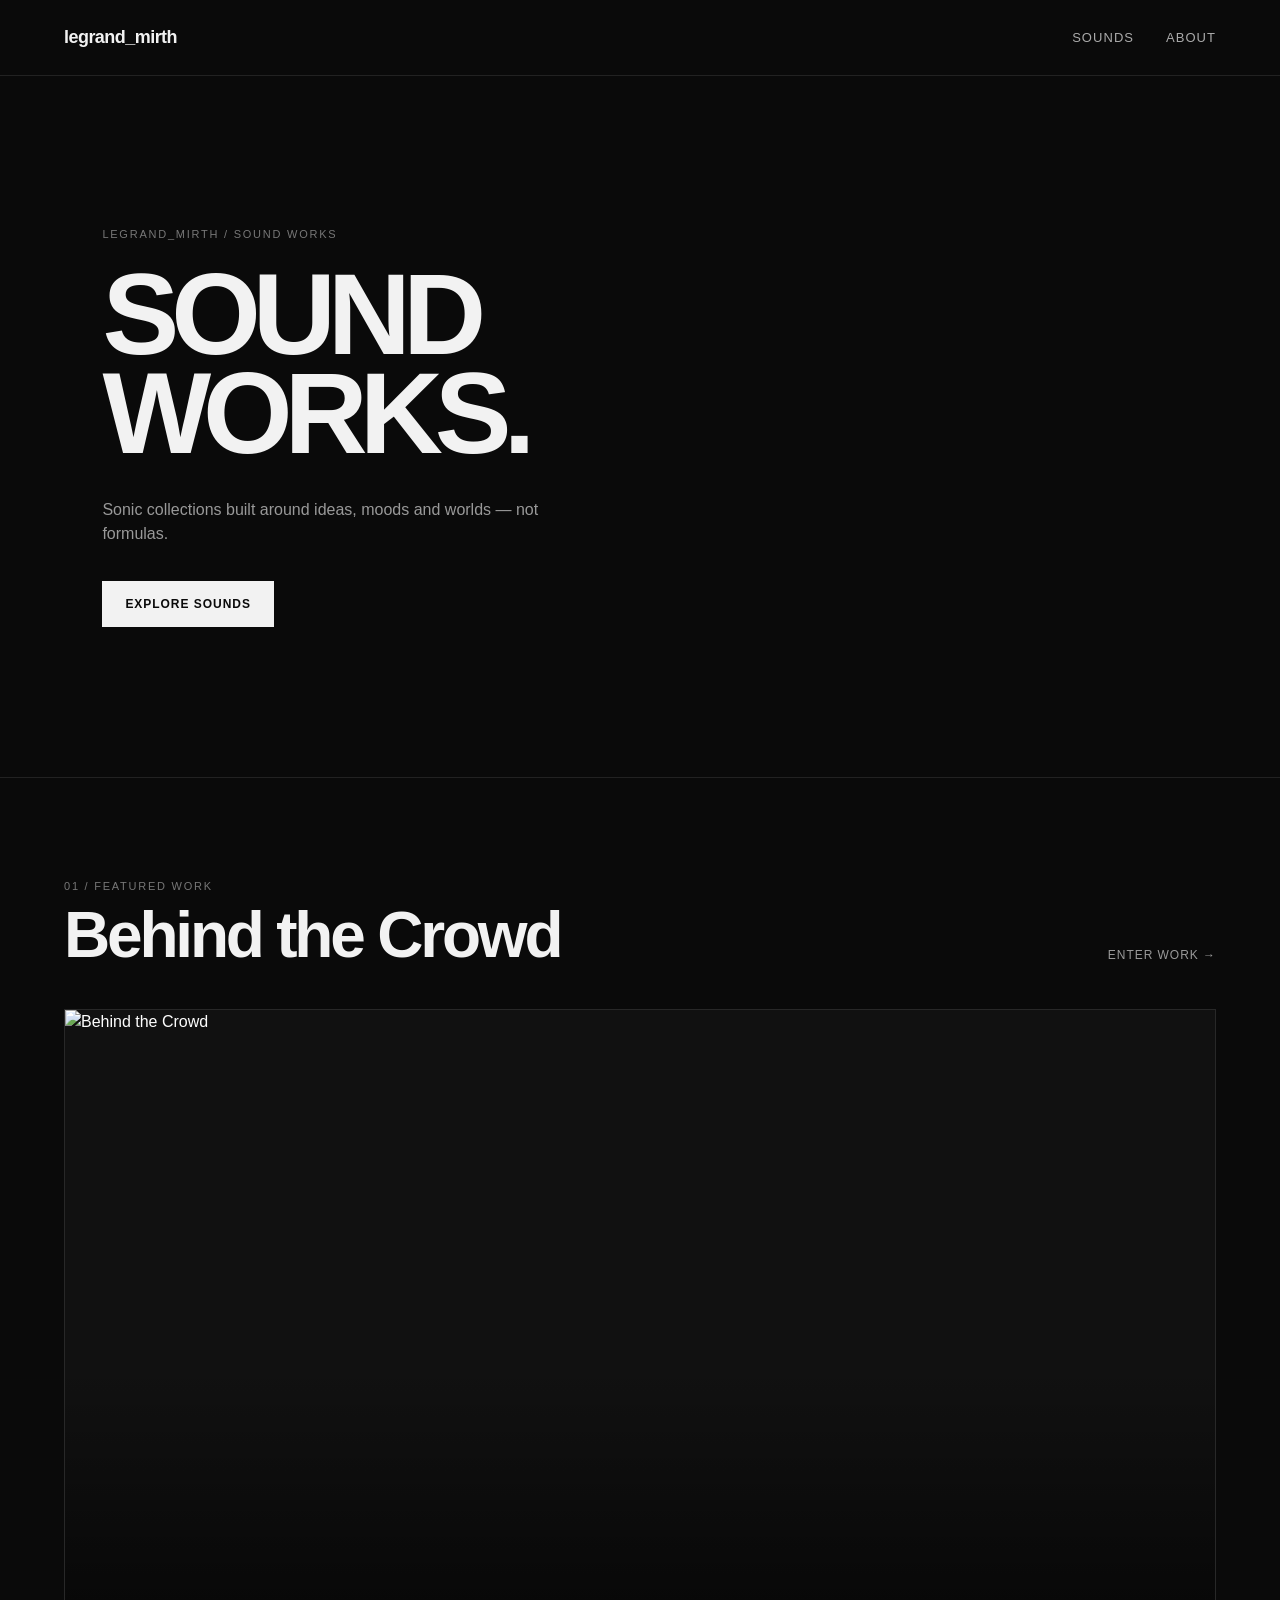
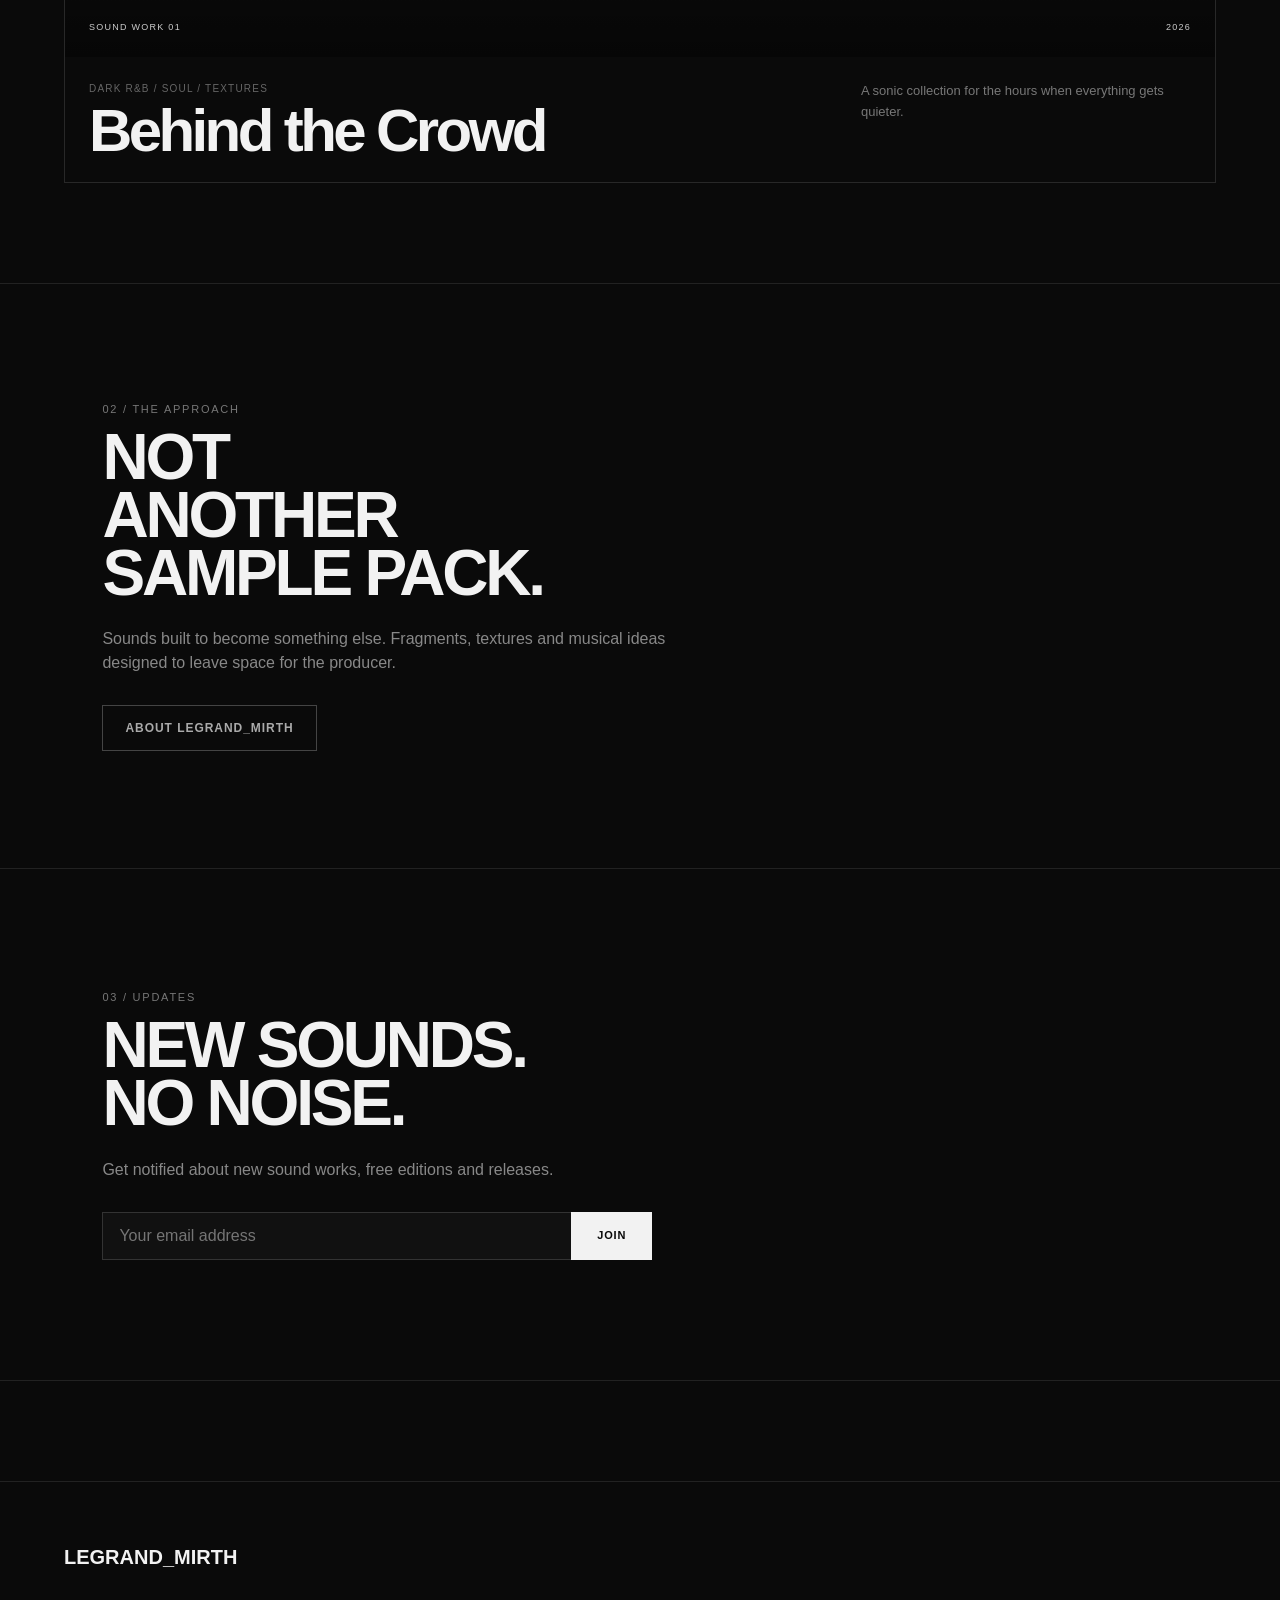
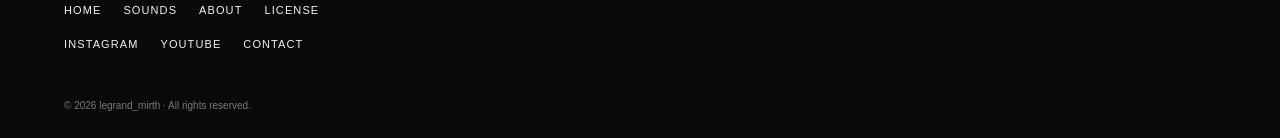
==== commit 2911dbfc: "Update featured work title and alt text" ====
--- a/index.html
+++ b/index.html
@@ -108,7 +108,7 @@
                     </p>
 
                     <h2>
-                        After Hours
+                        Behind the Crowd
                     </h2>
 
                 </div>
@@ -134,7 +134,7 @@
 
                     <img
                         src="assets/after-hours.jpg"
-                        alt="After Hours"
+                        alt="Behind the Crowd"
                     >
 
                     <div class="featured-work-overlay">
@@ -161,7 +161,7 @@
                         </p>
 
                         <h3>
-                            AFTER HOURS
+                            Behind the Crowd
                         </h3>
 
                     </div>
@@ -326,4 +326,4 @@
 
 </body>
 
-</html>+</html>
--- a/css/style.css
+++ b/css/style.css
@@ -1,6 +1,11 @@
-/* =========================
+/* =========================================================
+   LEGRAND_MIRTH — GLOBAL STYLES
+========================================================= */
+
+
+/* =========================================================
    RESET
-========================= */
+========================================================= */
 
 * {
     margin: 0;
@@ -15,14 +20,14 @@
 body {
     background: #0a0a0a;
     color: #f2f2f2;
-    font-family: Arial, Helvetica, sans-serif;
+
+    font-family:
+        Arial,
+        Helvetica,
+        sans-serif;
+
     line-height: 1.5;
 }
-
-
-/* =========================
-   GLOBAL
-========================= */
 
 a {
     color: inherit;
@@ -34,24 +39,51 @@
     font: inherit;
 }
 
+
+/* =========================================================
+   GLOBAL
+========================================================= */
+
 .eyebrow {
+    color: #777;
+
     font-size: 11px;
+
     letter-spacing: 0.16em;
+
     text-transform: uppercase;
-    color: #777;
-}
-
-
-/* =========================
-   NAVBAR
-========================= */
+}
+
+.text-link {
+    color: #999;
+
+    font-size: 12px;
+
+    letter-spacing: 0.08em;
+
+    text-transform: uppercase;
+
+    transition: color 0.2s ease;
+}
+
+.text-link:hover {
+    color: #fff;
+}
+
+
+/* =========================================================
+   NAVIGATION
+========================================================= */
 
 .navbar {
     height: 76px;
+
     padding: 0 5vw;
 
     display: flex;
+
     align-items: center;
+
     justify-content: space-between;
 
     border-bottom: 1px solid #222;
@@ -59,20 +91,26 @@
 
 .logo {
     font-size: 18px;
+
     font-weight: 700;
+
     letter-spacing: -0.03em;
 }
 
 .nav-links {
     display: flex;
+
     gap: 32px;
 }
 
 .nav-links a {
+    color: #aaa;
+
     font-size: 13px;
+
+    letter-spacing: 0.08em;
+
     text-transform: uppercase;
-    letter-spacing: 0.08em;
-    color: #aaa;
 
     transition: color 0.2s ease;
 }
@@ -82,71 +120,30 @@
 }
 
 
-/* =========================
-   HERO
-========================= */
-
-.hero {
-    min-height: 78vh;
-
-    display: flex;
+/* =========================================================
+   BUTTONS
+========================================================= */
+
+.button {
+    min-height: 46px;
+
+    padding: 0 22px;
+
+    display: inline-flex;
+
     align-items: center;
 
-    padding: 100px 8vw;
-
-    border-bottom: 1px solid #222;
-}
-
-.hero-content {
-    max-width: 900px;
-}
-
-.hero h1 {
-    margin-top: 22px;
-
-    font-size: clamp(56px, 9vw, 130px);
-    line-height: 0.86;
-    letter-spacing: -0.07em;
+    justify-content: center;
+
+    border: 1px solid #444;
+
+    font-size: 12px;
+
     font-weight: 700;
-}
-
-.hero-description {
-    max-width: 460px;
-
-    margin-top: 35px;
-
-    color: #999;
-    font-size: 16px;
-}
-
-.hero-buttons {
-    display: flex;
-    gap: 12px;
-
-    margin-top: 35px;
-}
-
-
-/* =========================
-   BUTTONS
-========================= */
-
-.button {
-    display: inline-flex;
-
-    align-items: center;
-    justify-content: center;
-
-    min-height: 46px;
-    padding: 0 22px;
-
-    font-size: 12px;
-    font-weight: 700;
+
+    letter-spacing: 0.08em;
 
     text-transform: uppercase;
-    letter-spacing: 0.08em;
-
-    border: 1px solid #444;
 
     transition:
         background 0.2s ease,
@@ -156,12 +153,15 @@
 
 .button-primary {
     background: #f2f2f2;
+
     color: #0a0a0a;
+
     border-color: #f2f2f2;
 }
 
 .button-primary:hover {
     background: transparent;
+
     color: #fff;
 }
 
@@ -171,13 +171,65 @@
 
 .button-secondary:hover {
     color: #fff;
+
     border-color: #777;
 }
 
 
-/* =========================
-   SECTIONS
-========================= */
+/* =========================================================
+   HOME — HERO
+========================================================= */
+
+.hero {
+    min-height: 78vh;
+
+    padding: 100px 8vw;
+
+    display: flex;
+
+    align-items: center;
+
+    border-bottom: 1px solid #222;
+}
+
+.hero-content {
+    max-width: 900px;
+}
+
+.hero h1 {
+    margin-top: 22px;
+
+    font-size: clamp(56px, 9vw, 130px);
+
+    line-height: 0.86;
+
+    letter-spacing: -0.07em;
+
+    font-weight: 700;
+}
+
+.hero-description {
+    max-width: 460px;
+
+    margin-top: 35px;
+
+    color: #999;
+
+    font-size: 16px;
+}
+
+.hero-buttons {
+    display: flex;
+
+    gap: 12px;
+
+    margin-top: 35px;
+}
+
+
+/* =========================================================
+   HOME — SECTIONS
+========================================================= */
 
 .section {
     padding: 100px 5vw;
@@ -187,7 +239,9 @@
 
 .section-header {
     display: flex;
-    align-items: end;
+
+    align-items: flex-end;
+
     justify-content: space-between;
 
     margin-bottom: 45px;
@@ -199,110 +253,159 @@
     margin-top: 12px;
 
     font-size: clamp(38px, 5vw, 70px);
+
     line-height: 0.9;
+
     letter-spacing: -0.05em;
 }
 
-.text-link {
-    font-size: 12px;
-    text-transform: uppercase;
-    letter-spacing: 0.08em;
-
-    color: #999;
-}
-
-.text-link:hover {
-    color: #fff;
-}
-
-
-/* =========================
-   PRODUCTS
-========================= */
-
-.product-grid {
-    display: grid;
-    grid-template-columns: repeat(3, 1fr);
-    gap: 18px;
-}
-
-.product-card {
-    min-width: 0;
-}
-
-.product-image {
-    aspect-ratio: 1 / 1;
-
-    display: flex;
-    align-items: center;
-    justify-content: center;
+
+/* =========================================================
+   HOME — FEATURED SOUND WORK
+========================================================= */
+
+.featured-work {
+    display: block;
+
+    color: inherit;
 
     border: 1px solid #282828;
-}
-
-.placeholder {
+
+    transition:
+        border-color 0.25s ease,
+        transform 0.25s ease;
+}
+
+.featured-work:hover {
+    border-color: #555;
+
+    transform: translateY(-4px);
+}
+
+.featured-work-image {
+    position: relative;
+
+    aspect-ratio: 16 / 9;
+
+    overflow: hidden;
+
     background: #111;
 }
 
-.placeholder span {
-    font-size: 12px;
-    color: #555;
-    letter-spacing: 0.15em;
-}
-
-.product-info {
-    display: flex;
+.featured-work-image img {
+    width: 100%;
+    height: 100%;
+
+    display: block;
+
+    object-fit: cover;
+
+    filter:
+        saturate(0.65)
+        contrast(1.1);
+
+    transition:
+        transform 0.5s ease,
+        filter 0.5s ease;
+}
+
+.featured-work:hover .featured-work-image img {
+    transform: scale(1.025);
+
+    filter:
+        saturate(0.8)
+        contrast(1.1);
+}
+
+.featured-work-overlay {
+    position: absolute;
+
+    inset: 0;
+
+    padding: 22px 24px;
+
+    display: flex;
+
+    align-items: flex-end;
+
     justify-content: space-between;
-    gap: 20px;
-
-    padding-top: 16px;
-}
-
-.product-type {
-    margin-bottom: 5px;
-
-    font-size: 10px;
-    letter-spacing: 0.12em;
-
-    color: #666;
-}
-
-.product-info h3 {
-    font-size: 15px;
-    font-weight: 500;
-}
-
-.product-price {
-    color: #999;
-    font-size: 14px;
-}
-
-
-/* =========================
-   FREE SECTION
-========================= */
+
+    background:
+        linear-gradient(
+            transparent 55%,
+            rgba(0, 0, 0, 0.65)
+        );
+
+    color: #ccc;
+
+    font-size: 9px;
+
+    letter-spacing: 0.14em;
+}
+
+.featured-work-info {
+    padding: 24px;
+
+    display: flex;
+
+    align-items: flex-start;
+
+    justify-content: space-between;
+
+    gap: 40px;
+}
+
+.featured-work-info h3 {
+    margin-top: 8px;
+
+    font-size: clamp(32px, 5vw, 60px);
+
+    line-height: 0.9;
+
+    letter-spacing: -0.06em;
+
+    font-weight: 600;
+}
+
+.featured-work-description {
+    max-width: 330px;
+
+    color: #777;
+
+    font-size: 13px;
+
+    line-height: 1.6;
+}
+
+
+/* =========================================================
+   HOME — APPROACH
+========================================================= */
 
 .free-section {
     min-height: 65vh;
 
-    display: flex;
+    padding: 100px 8vw;
+
+    display: flex;
+
     align-items: center;
 
-    padding: 100px 8vw;
-
     border-bottom: 1px solid #222;
 }
 
 .free-section p:not(.eyebrow) {
+    max-width: 600px;
+
     margin: 25px 0 30px;
 
     color: #888;
 }
 
 
-/* =========================
+/* =========================================================
    NEWSLETTER
-========================= */
+========================================================= */
 
 .newsletter {
     padding: 120px 8vw;
@@ -321,23 +424,26 @@
 }
 
 .newsletter-form {
-    display: flex;
-
     max-width: 550px;
+
+    display: flex;
 }
 
 .newsletter-form input {
     flex: 1;
 
     min-width: 0;
+
     height: 48px;
 
     padding: 0 16px;
 
+    background: #111;
+
     color: #fff;
-    background: #111;
 
     border: 1px solid #333;
+
     border-right: none;
 
     outline: none;
@@ -352,63 +458,27 @@
 
     padding: 0 25px;
 
+    background: #f2f2f2;
+
     color: #0a0a0a;
-    background: #f2f2f2;
 
     border: 1px solid #f2f2f2;
 
+    cursor: pointer;
+
+    font-size: 11px;
+
+    font-weight: 700;
+
+    letter-spacing: 0.08em;
+
     text-transform: uppercase;
-    font-size: 11px;
-    font-weight: 700;
-    letter-spacing: 0.08em;
-
-    cursor: pointer;
-}
-
-
-/* =========================
-   OLD FOOTER
-========================= */
-
-.footer {
-    min-height: 180px;
-
-    padding: 45px 5vw;
-
-    display: flex;
-    align-items: center;
-    justify-content: space-between;
-
-    color: #666;
-}
-
-.footer-logo {
-    color: #fff;
-
-    font-weight: 700;
-}
-
-.footer-links {
-    display: flex;
-    gap: 25px;
-
-    font-size: 11px;
-    text-transform: uppercase;
-    letter-spacing: 0.08em;
-}
-
-.footer-links a:hover {
-    color: #fff;
-}
-
-.footer p {
-    font-size: 11px;
-}
-
-
-/* =========================
-   SHOP PAGE
-========================= */
+}
+
+
+/* =========================================================
+   SOUNDS — PAGE HEADER
+========================================================= */
 
 .page-header {
     padding: 110px 8vw 90px;
@@ -420,7 +490,9 @@
     margin-top: 20px;
 
     font-size: clamp(60px, 10vw, 140px);
+
     line-height: 0.85;
+
     letter-spacing: -0.07em;
 }
 
@@ -430,13 +502,145 @@
     margin-top: 30px;
 
     color: #888;
+
     font-size: 16px;
 }
 
 
-/* =========================
-   SHOP FILTERS
-========================= */
+/* =========================================================
+   SOUNDS — LIBRARY
+========================================================= */
+
+.sounds-section {
+    padding: 80px 5vw 140px;
+
+    display: flex;
+
+    flex-direction: column;
+
+    gap: 100px;
+}
+
+.sound-card {
+    display: block;
+}
+
+.sound-image {
+    aspect-ratio: 16 / 9;
+
+    display: flex;
+
+    align-items: center;
+
+    justify-content: center;
+
+    overflow: hidden;
+
+    background: #111;
+
+    border: 1px solid #282828;
+
+    color: #555;
+
+    font-size: 12px;
+
+    letter-spacing: 0.15em;
+
+    transition:
+        border-color 0.25s ease,
+        transform 0.25s ease;
+}
+
+.sound-image img {
+    width: 100%;
+    height: 100%;
+
+    display: block;
+
+    object-fit: cover;
+
+    transition: transform 0.5s ease;
+}
+
+.sound-card:hover .sound-image {
+    border-color: #555;
+
+    transform: translateY(-4px);
+}
+
+.sound-card:hover .sound-image img {
+    transform: scale(1.025);
+}
+
+.sound-card-info {
+    padding-top: 22px;
+
+    display: flex;
+
+    align-items: flex-start;
+
+    justify-content: space-between;
+
+    gap: 40px;
+}
+
+.sound-tags {
+    margin-bottom: 8px;
+
+    color: #666;
+
+    font-size: 10px;
+
+    letter-spacing: 0.12em;
+
+    text-transform: uppercase;
+}
+
+.sound-card-info h2 {
+    font-size: clamp(30px, 5vw, 58px);
+
+    line-height: 0.9;
+
+    letter-spacing: -0.05em;
+
+    font-weight: 600;
+}
+
+.sound-description {
+    max-width: 500px;
+
+    margin-top: 18px;
+
+    color: #888;
+
+    font-size: 14px;
+}
+
+.sound-link {
+    flex-shrink: 0;
+
+    margin-top: 5px;
+
+    color: #aaa;
+
+    font-size: 11px;
+
+    letter-spacing: 0.1em;
+}
+
+.sound-link:hover {
+    color: #fff;
+}
+
+.sound-card-placeholder {
+    opacity: 0.45;
+}
+
+
+/* =========================================================
+   SOUNDS — OLD SHOP GRID SUPPORT
+   Kept temporarily so existing content does not break.
+========================================================= */
 
 .shop-section {
     padding: 60px 5vw 120px;
@@ -444,11 +648,13 @@
 
 .shop-filters {
     display: flex;
+
     gap: 10px;
 
     margin-bottom: 55px;
 
     overflow-x: auto;
+
     scrollbar-width: none;
 }
 
@@ -461,38 +667,40 @@
 
     padding: 10px 16px;
 
+    background: transparent;
+
     color: #888;
-    background: transparent;
 
     border: 1px solid #333;
 
+    cursor: pointer;
+
     font-size: 10px;
+
+    letter-spacing: 0.1em;
+
     text-transform: uppercase;
-    letter-spacing: 0.1em;
-
-    cursor: pointer;
 }
 
 .filter:hover {
     color: #fff;
+
     border-color: #666;
 }
 
 .filter.active {
+    background: #f2f2f2;
+
     color: #0a0a0a;
-    background: #f2f2f2;
 
     border-color: #f2f2f2;
 }
-
-
-/* =========================
-   SHOP GRID
-========================= */
 
 .shop-grid {
     display: grid;
+
     grid-template-columns: repeat(3, 1fr);
+
     gap: 65px 20px;
 }
 
@@ -504,7 +712,9 @@
     aspect-ratio: 1 / 1;
 
     display: flex;
+
     align-items: center;
+
     justify-content: center;
 
     background: #111;
@@ -518,6 +728,7 @@
 
 .shop-product-image:hover {
     border-color: #555;
+
     transform: translateY(-3px);
 }
 
@@ -525,32 +736,47 @@
     color: #555;
 
     font-size: 12px;
+
     letter-spacing: 0.15em;
 }
 
 .shop-product-info {
-    display: flex;
+    padding-top: 16px;
+
+    display: flex;
+
+    align-items: flex-start;
 
     justify-content: space-between;
-    align-items: flex-start;
 
     gap: 20px;
-
-    padding-top: 16px;
 }
 
 .shop-product-info h2 {
     margin: 4px 0 5px;
 
     font-size: 16px;
+
     font-weight: 500;
+}
+
+.product-type {
+    margin-bottom: 5px;
+
+    color: #666;
+
+    font-size: 10px;
+
+    letter-spacing: 0.12em;
 }
 
 .product-meta {
     color: #555;
 
     font-size: 10px;
+
     letter-spacing: 0.08em;
+
     text-transform: uppercase;
 }
 
@@ -561,9 +787,9 @@
 }
 
 
-/* =========================
-   LICENSE NOTICE
-========================= */
+/* =========================================================
+   PRODUCT LICENSE NOTICE
+========================================================= */
 
 .license-notice {
     margin-top: 14px;
@@ -572,19 +798,20 @@
 
     border-top: 1px solid #222;
 
+    color: #777;
+
     font-size: 11px;
+
     line-height: 1.5;
-
-    color: #777;
 }
 
 .license-notice strong {
+    color: #aaa;
+
     font-weight: 600;
-    color: #aaa;
 }
 
 .license-notice a {
-    color: inherit;
     text-decoration: underline;
 }
 
@@ -593,9 +820,502 @@
 }
 
 
-/* =========================
-   NEW FOOTER
-========================= */
+/* =========================================================
+   Behind the Crowd — HERO
+========================================================= */
+
+.after-hero {
+    position: relative;
+
+    min-height: calc(100vh - 76px);
+
+    overflow: hidden;
+
+    border-bottom: 1px solid #222;
+}
+
+.after-hero-image {
+    position: absolute;
+
+    inset: 0;
+}
+
+.after-hero-image img {
+    width: 100%;
+    height: 100%;
+
+    display: block;
+
+    object-fit: cover;
+
+    filter:
+        saturate(0.65)
+        contrast(1.1);
+}
+
+.after-hero-image::after {
+    content: "";
+
+    position: absolute;
+
+    inset: 0;
+
+    background:
+        linear-gradient(
+            90deg,
+            rgba(0, 0, 0, 0.82) 0%,
+            rgba(0, 0, 0, 0.42) 48%,
+            rgba(0, 0, 0, 0.2) 100%
+        );
+}
+
+.after-hero-overlay {
+    position: relative;
+
+    z-index: 2;
+
+    min-height: calc(100vh - 76px);
+
+    padding: 70px 8vw 55px;
+
+    display: flex;
+
+    flex-direction: column;
+
+    justify-content: space-between;
+}
+
+.after-hero h1 {
+    margin-top: auto;
+
+    font-size: clamp(75px, 13vw, 190px);
+
+    line-height: 0.78;
+
+    letter-spacing: -0.09em;
+
+    font-weight: 700;
+}
+
+.after-hero-meta {
+    display: flex;
+
+    flex-wrap: wrap;
+
+    gap: 10px;
+
+    margin-top: 35px;
+}
+
+.after-hero-meta span {
+    padding: 7px 10px;
+
+    border: 1px solid rgba(255, 255, 255, 0.25);
+
+    color: #bbb;
+
+    font-size: 9px;
+
+    letter-spacing: 0.13em;
+}
+
+
+/* =========================================================
+   Behind the Crowd — INTRO
+========================================================= */
+
+.after-intro {
+    display: grid;
+
+    grid-template-columns: 1fr 3fr;
+
+    gap: 50px;
+
+    padding: 120px 8vw;
+
+    border-bottom: 1px solid #222;
+}
+
+.after-intro-number {
+    color: #555;
+
+    font-size: 12px;
+
+    letter-spacing: 0.15em;
+}
+
+.after-intro-main {
+    max-width: 900px;
+}
+
+.after-intro-main h2 {
+    margin-top: 20px;
+
+    font-size: clamp(45px, 7vw, 95px);
+
+    line-height: 0.87;
+
+    letter-spacing: -0.065em;
+}
+
+.after-intro-text {
+    max-width: 580px;
+
+    margin-top: 45px;
+
+    color: #888;
+
+    font-size: 17px;
+
+    line-height: 1.7;
+}
+
+
+/* =========================================================
+   Behind the Crowd — STATEMENT
+========================================================= */
+
+.after-statement {
+    min-height: 55vh;
+
+    padding: 100px 8vw;
+
+    display: flex;
+
+    flex-direction: column;
+
+    justify-content: center;
+
+    border-bottom: 1px solid #222;
+}
+
+.statement-line {
+    width: 70px;
+
+    height: 1px;
+
+    margin-bottom: 35px;
+
+    background: #555;
+}
+
+.after-statement p {
+    color: #ddd;
+
+    font-size: clamp(40px, 6vw, 85px);
+
+    line-height: 0.95;
+
+    letter-spacing: -0.055em;
+}
+
+
+/* =========================================================
+   Behind the Crowd — DETAILS
+========================================================= */
+
+.after-details {
+    display: grid;
+
+    grid-template-columns: 1.2fr 1fr;
+
+    gap: 7vw;
+
+    align-items: center;
+
+    padding: 120px 8vw;
+
+    border-bottom: 1px solid #222;
+}
+
+.after-detail-image {
+    aspect-ratio: 4 / 3;
+
+    overflow: hidden;
+
+    border: 1px solid #282828;
+}
+
+.after-detail-image img {
+    width: 100%;
+    height: 100%;
+
+    display: block;
+
+    object-fit: cover;
+
+    filter:
+        saturate(0.5)
+        contrast(1.15);
+}
+
+.after-detail-copy {
+    max-width: 500px;
+}
+
+.after-detail-copy p:not(.eyebrow) {
+    margin-top: 30px;
+
+    color: #999;
+
+    font-size: 16px;
+
+    line-height: 1.7;
+}
+
+.after-detail-copy p + p {
+    margin-top: 20px;
+}
+
+
+/* =========================================================
+   Behind the Crowd — EDITIONS
+========================================================= */
+
+.after-editions {
+    padding: 120px 5vw 140px;
+}
+
+.after-section-heading {
+    margin-bottom: 65px;
+}
+
+.after-section-heading h2 {
+    margin-top: 20px;
+
+    font-size: clamp(50px, 8vw, 105px);
+
+    line-height: 0.85;
+
+    letter-spacing: -0.07em;
+}
+
+.edition-grid {
+    display: grid;
+
+    grid-template-columns: repeat(2, 1fr);
+
+    gap: 16px;
+}
+
+.edition-card {
+    min-height: 620px;
+
+    padding: 38px;
+
+    display: flex;
+
+    flex-direction: column;
+
+    background: #0d0d0d;
+
+    border: 1px solid #292929;
+}
+
+.edition-card-featured {
+    background: #111;
+
+    border-color: #555;
+}
+
+.edition-top {
+    display: flex;
+
+    align-items: center;
+
+    justify-content: space-between;
+}
+
+.edition-label {
+    color: #666;
+
+    font-size: 10px;
+
+    letter-spacing: 0.15em;
+}
+
+.edition-mark {
+    color: #555;
+
+    font-size: 10px;
+}
+
+.edition-card h3 {
+    margin-top: 65px;
+
+    font-size: clamp(35px, 4vw, 58px);
+
+    line-height: 0.9;
+
+    letter-spacing: -0.055em;
+
+    font-weight: 600;
+}
+
+.edition-description {
+    max-width: 480px;
+
+    margin-top: 25px;
+
+    color: #888;
+
+    font-size: 14px;
+
+    line-height: 1.6;
+}
+
+.edition-content {
+    margin-top: 45px;
+}
+
+.content-heading {
+    margin-bottom: 18px;
+
+    color: #555;
+
+    font-size: 9px;
+
+    letter-spacing: 0.15em;
+}
+
+.edition-content ul {
+    padding: 0;
+
+    display: flex;
+
+    flex-direction: column;
+
+    gap: 11px;
+
+    list-style: none;
+}
+
+.edition-content li {
+    color: #aaa;
+
+    font-size: 13px;
+}
+
+.edition-content li::before {
+    content: "— ";
+
+    color: #555;
+}
+
+.edition-bottom {
+    margin-top: auto;
+
+    padding-top: 50px;
+
+    display: flex;
+
+    align-items: center;
+
+    justify-content: space-between;
+
+    gap: 20px;
+}
+
+.edition-price {
+    color: #fff;
+
+    font-size: 16px;
+
+    letter-spacing: 0.04em;
+}
+
+.edition-button {
+    min-height: 46px;
+
+    padding: 0 20px;
+
+    display: inline-flex;
+
+    align-items: center;
+
+    justify-content: center;
+
+    border: 1px solid #444;
+
+    color: #aaa;
+
+    font-size: 10px;
+
+    font-weight: 700;
+
+    letter-spacing: 0.1em;
+
+    transition:
+        background 0.2s ease,
+        color 0.2s ease,
+        border-color 0.2s ease;
+}
+
+.edition-button:hover {
+    color: #fff;
+
+    border-color: #777;
+}
+
+.edition-button-filled {
+    background: #f2f2f2;
+
+    color: #0a0a0a;
+
+    border-color: #f2f2f2;
+}
+
+.edition-button-filled:hover {
+    background: transparent;
+
+    color: #fff;
+}
+
+
+/* =========================================================
+   Behind the Crowd — LICENSE
+========================================================= */
+
+.after-license {
+    padding: 30px 5vw;
+
+    display: flex;
+
+    align-items: center;
+
+    justify-content: space-between;
+
+    gap: 30px;
+
+    border-top: 1px solid #222;
+
+    border-bottom: 1px solid #222;
+}
+
+.after-license span {
+    color: #555;
+
+    font-size: 10px;
+
+    letter-spacing: 0.08em;
+}
+
+.after-license a {
+    color: #aaa;
+
+    font-size: 10px;
+
+    letter-spacing: 0.1em;
+}
+
+.after-license a:hover {
+    color: #fff;
+}
+
+
+/* =========================================================
+   FOOTER
+========================================================= */
 
 .lm-footer {
     margin-top: 100px;
@@ -606,14 +1326,16 @@
 }
 
 .lm-footer-brand {
+    margin-bottom: 30px;
+
     font-size: 20px;
+
     font-weight: 700;
-
-    margin-bottom: 30px;
 }
 
 .lm-footer-links {
     display: flex;
+
     flex-wrap: wrap;
 
     gap: 22px;
@@ -624,10 +1346,11 @@
 .lm-footer a {
     color: inherit;
 
+    font-size: 11px;
+
+    letter-spacing: 0.1em;
+
     text-decoration: none;
-
-    font-size: 11px;
-    letter-spacing: 0.1em;
 }
 
 .lm-footer a:hover {
@@ -637,20 +1360,26 @@
 .lm-footer-bottom {
     margin-top: 45px;
 
+    color: #fff;
+
     font-size: 10px;
 
     opacity: 0.45;
 }
 
 
-/* =========================
+/* =========================================================
    MOBILE
-========================= */
+========================================================= */
 
 @media (max-width: 700px) {
+
+
+    /* NAV */
 
     .navbar {
         height: 65px;
+
         padding: 0 20px;
     }
 
@@ -662,8 +1391,12 @@
         font-size: 10px;
     }
 
+
+    /* HERO */
+
     .hero {
         min-height: 80vh;
+
         padding: 80px 20px;
     }
 
@@ -673,6 +1406,7 @@
 
     .hero-buttons {
         flex-direction: column;
+
         align-items: stretch;
     }
 
@@ -680,25 +1414,51 @@
         width: 100%;
     }
 
+
+    /* SECTIONS */
+
     .section {
         padding: 75px 20px;
     }
 
     .section-header {
-        align-items: start;
+        align-items: flex-start;
+
         flex-direction: column;
+
         gap: 20px;
     }
 
-    .product-grid {
-        grid-template-columns: 1fr;
-        gap: 45px;
-    }
+
+    /* FEATURED */
+
+    .featured-work-info {
+        flex-direction: column;
+
+        gap: 20px;
+
+        padding: 20px;
+    }
+
+    .featured-work-info h3 {
+        font-size: 42px;
+    }
+
+    .featured-work-description {
+        max-width: 100%;
+    }
+
+
+    /* APPROACH */
 
     .free-section {
         min-height: 60vh;
+
         padding: 80px 20px;
     }
+
+
+    /* NEWSLETTER */
 
     .newsletter {
         padding: 80px 20px;
@@ -716,14 +1476,8 @@
         width: 100%;
     }
 
-    .footer {
-        padding: 40px 20px;
-
-        flex-direction: column;
-        align-items: flex-start;
-
-        gap: 25px;
-    }
+
+    /* SOUNDS */
 
     .page-header {
         padding: 80px 20px 70px;
@@ -733,14 +1487,140 @@
         font-size: 19vw;
     }
 
+    .sounds-section {
+        padding: 55px 20px 90px;
+
+        gap: 70px;
+    }
+
+    .sound-image {
+        aspect-ratio: 4 / 3;
+    }
+
+    .sound-card-info {
+        flex-direction: column;
+
+        gap: 20px;
+    }
+
+    .sound-card-info h2 {
+        font-size: 42px;
+    }
+
+
+    /* OLD SHOP SUPPORT */
+
     .shop-section {
         padding: 40px 20px 80px;
     }
 
     .shop-grid {
         grid-template-columns: 1fr;
+
         gap: 55px;
     }
+
+
+    /* Behind the Crowd */
+
+    .after-hero {
+        min-height: calc(100vh - 65px);
+    }
+
+    .after-hero-overlay {
+        min-height: calc(100vh - 65px);
+
+        padding: 45px 20px 35px;
+    }
+
+    .after-hero h1 {
+        font-size: 22vw;
+    }
+
+    .after-intro {
+        grid-template-columns: 1fr;
+
+        gap: 35px;
+
+        padding: 80px 20px;
+    }
+
+    .after-intro-main h2 {
+        font-size: 48px;
+    }
+
+    .after-intro-text {
+        margin-top: 35px;
+
+        font-size: 15px;
+    }
+
+    .after-statement {
+        min-height: 60vh;
+
+        padding: 80px 20px;
+    }
+
+    .after-statement p {
+        font-size: 48px;
+    }
+
+    .after-details {
+        grid-template-columns: 1fr;
+
+        gap: 50px;
+
+        padding: 80px 20px;
+    }
+
+    .after-editions {
+        padding: 80px 20px 90px;
+    }
+
+    .after-section-heading {
+        margin-bottom: 45px;
+    }
+
+    .after-section-heading h2 {
+        font-size: 53px;
+    }
+
+    .edition-grid {
+        grid-template-columns: 1fr;
+    }
+
+    .edition-card {
+        min-height: 560px;
+
+        padding: 28px;
+    }
+
+    .edition-card h3 {
+        margin-top: 50px;
+
+        font-size: 42px;
+    }
+
+    .edition-bottom {
+        align-items: stretch;
+
+        flex-direction: column;
+    }
+
+    .edition-button {
+        width: 100%;
+    }
+
+    .after-license {
+        align-items: flex-start;
+
+        flex-direction: column;
+
+        padding: 25px 20px;
+    }
+
+
+    /* FOOTER */
 
     .lm-footer {
         padding: 45px 20px 20px;
@@ -751,436 +1631,3 @@
     }
 
 }
-/* =========================
-   SOUNDS LIBRARY
-========================= */
-
-.sounds-section {
-    padding: 80px 5vw 140px;
-
-    display: flex;
-    flex-direction: column;
-
-    gap: 100px;
-}
-
-.sound-card {
-    display: block;
-}
-
-.sound-image {
-    aspect-ratio: 16 / 9;
-
-    display: flex;
-    align-items: center;
-    justify-content: center;
-
-    background: #111;
-
-    border: 1px solid #282828;
-
-    color: #555;
-
-    font-size: 12px;
-    letter-spacing: 0.15em;
-
-    transition:
-        border-color 0.25s ease,
-        transform 0.25s ease;
-}
-
-.sound-card > a.sound-image:hover {
-    border-color: #555;
-    transform: translateY(-4px);
-}
-
-.sound-card-info {
-    display: flex;
-
-    justify-content: space-between;
-    align-items: flex-start;
-
-    gap: 40px;
-
-    padding-top: 22px;
-}
-
-.sound-tags {
-    margin-bottom: 8px;
-
-    color: #666;
-
-    font-size: 10px;
-    letter-spacing: 0.12em;
-    text-transform: uppercase;
-}
-
-.sound-card-info h2 {
-    font-size: clamp(30px, 5vw, 58px);
-
-    line-height: 0.9;
-
-    letter-spacing: -0.05em;
-
-    font-weight: 600;
-}
-
-.sound-description {
-    max-width: 500px;
-
-    margin-top: 18px;
-
-    color: #888;
-
-    font-size: 14px;
-}
-
-.sound-link {
-    flex-shrink: 0;
-
-    margin-top: 5px;
-
-    color: #aaa;
-
-    font-size: 11px;
-
-    letter-spacing: 0.1em;
-}
-
-.sound-link:hover {
-    color: #fff;
-}
-
-.sound-card-placeholder {
-    opacity: 0.45;
-}
-
-.sound-card-placeholder .sound-image {
-    cursor: default;
-}
-
-
-/* =========================
-   SOUNDS MOBILE
-========================= */
-
-@media (max-width: 700px) {
-
-    .sounds-section {
-        padding: 55px 20px 90px;
-
-        gap: 70px;
-    }
-
-    .sound-image {
-        aspect-ratio: 4 / 3;
-    }
-
-    .sound-card-info {
-        flex-direction: column;
-
-        gap: 20px;
-    }
-
-    .sound-card-info h2 {
-        font-size: 42px;
-    }
-
-}
-
-/* =========================
-   PACK PAGE
-========================= */
-
-.pack-hero {
-    padding: 120px 8vw 100px;
-
-    border-bottom: 1px solid #222;
-}
-
-.pack-hero h1 {
-    margin-top: 25px;
-
-    font-size: clamp(70px, 13vw, 180px);
-
-    line-height: 0.82;
-
-    letter-spacing: -0.08em;
-}
-
-.pack-intro {
-    max-width: 500px;
-
-    margin-top: 40px;
-
-    color: #999;
-
-    font-size: 18px;
-}
-
-.pack-tags {
-    display: flex;
-    flex-wrap: wrap;
-
-    gap: 10px;
-
-    margin-top: 30px;
-}
-
-.pack-tags span {
-    padding: 8px 12px;
-
-    border: 1px solid #333;
-
-    color: #777;
-
-    font-size: 9px;
-
-    letter-spacing: 0.1em;
-}
-
-
-/* =========================
-   PACK DESCRIPTION
-========================= */
-
-.pack-description {
-    display: grid;
-
-    grid-template-columns: 1fr 2fr;
-
-    gap: 50px;
-
-    padding: 100px 8vw;
-
-    border-bottom: 1px solid #222;
-}
-
-.pack-description-text {
-    max-width: 700px;
-}
-
-.pack-description-text p {
-    margin-bottom: 25px;
-
-    color: #aaa;
-
-    font-size: 18px;
-
-    line-height: 1.6;
-}
-
-
-/* =========================
-   EDITIONS
-========================= */
-
-.editions {
-    padding: 110px 5vw 130px;
-}
-
-.editions-header {
-    margin-bottom: 60px;
-}
-
-.editions-header h2 {
-    margin-top: 20px;
-
-    font-size: clamp(48px, 7vw, 90px);
-
-    line-height: 0.88;
-
-    letter-spacing: -0.06em;
-}
-
-.edition-grid {
-    display: grid;
-
-    grid-template-columns: repeat(2, 1fr);
-
-    gap: 20px;
-}
-
-.edition-card {
-    padding: 40px;
-
-    border: 1px solid #292929;
-
-    background: #0d0d0d;
-}
-
-.edition-expanded {
-    border-color: #555;
-}
-
-.edition-label {
-    color: #666;
-
-    font-size: 10px;
-
-    letter-spacing: 0.15em;
-}
-
-.edition-card h3 {
-    margin-top: 20px;
-
-    font-size: 32px;
-
-    font-weight: 500;
-
-    letter-spacing: -0.04em;
-}
-
-.edition-description {
-    max-width: 500px;
-
-    margin-top: 18px;
-
-    color: #888;
-
-    font-size: 14px;
-}
-
-.edition-list {
-    display: flex;
-
-    flex-direction: column;
-
-    gap: 12px;
-
-    margin: 35px 0 40px;
-
-    padding: 0;
-
-    list-style: none;
-}
-
-.edition-list li {
-    color: #aaa;
-
-    font-size: 13px;
-}
-
-.edition-list li::before {
-    content: "— ";
-
-    color: #555;
-}
-
-.edition-bottom {
-    display: flex;
-
-    align-items: center;
-
-    justify-content: space-between;
-
-    gap: 20px;
-}
-
-.edition-price {
-    color: #fff;
-
-    font-size: 18px;
-}
-
-
-/* =========================
-   PACK LICENSE
-========================= */
-
-.pack-license {
-    display: flex;
-
-    align-items: center;
-
-    justify-content: space-between;
-
-    gap: 30px;
-
-    padding: 35px 8vw;
-
-    border-top: 1px solid #222;
-
-    border-bottom: 1px solid #222;
-}
-
-.pack-license p {
-    color: #666;
-
-    font-size: 11px;
-}
-
-.pack-license a {
-    flex-shrink: 0;
-
-    color: #aaa;
-
-    font-size: 10px;
-
-    letter-spacing: 0.1em;
-}
-
-.pack-license a:hover {
-    color: #fff;
-}
-
-
-/* =========================
-   PACK MOBILE
-========================= */
-
-@media (max-width: 700px) {
-
-    .pack-hero {
-        padding: 85px 20px 75px;
-    }
-
-    .pack-hero h1 {
-        font-size: 22vw;
-    }
-
-    .pack-intro {
-        font-size: 16px;
-    }
-
-    .pack-description {
-        grid-template-columns: 1fr;
-
-        gap: 30px;
-
-        padding: 75px 20px;
-    }
-
-    .pack-description-text p {
-        font-size: 16px;
-    }
-
-    .editions {
-        padding: 80px 20px 90px;
-    }
-
-    .edition-grid {
-        grid-template-columns: 1fr;
-
-        gap: 15px;
-    }
-
-    .edition-card {
-        padding: 28px;
-    }
-
-    .edition-bottom {
-        align-items: flex-start;
-
-        flex-direction: column;
-    }
-
-    .pack-license {
-        align-items: flex-start;
-
-        flex-direction: column;
-
-        padding: 30px 20px;
-    }
-
-}
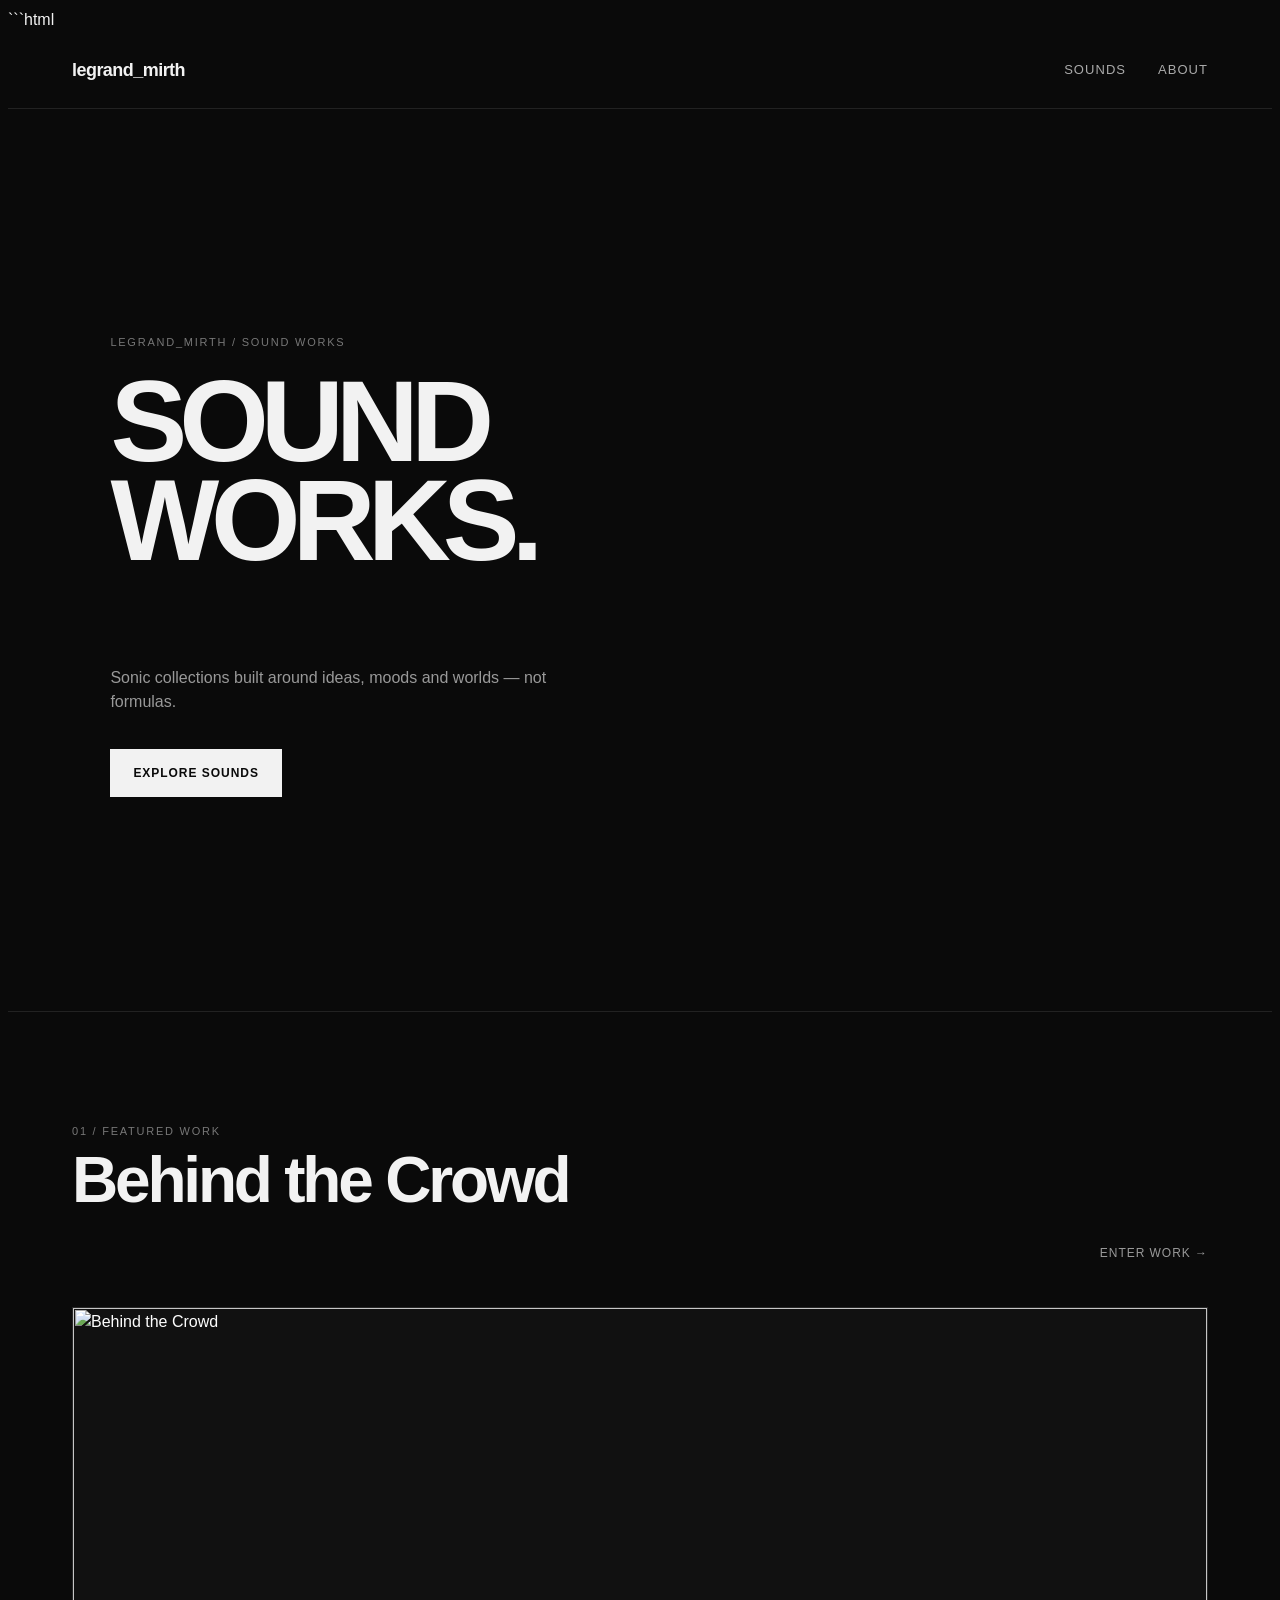
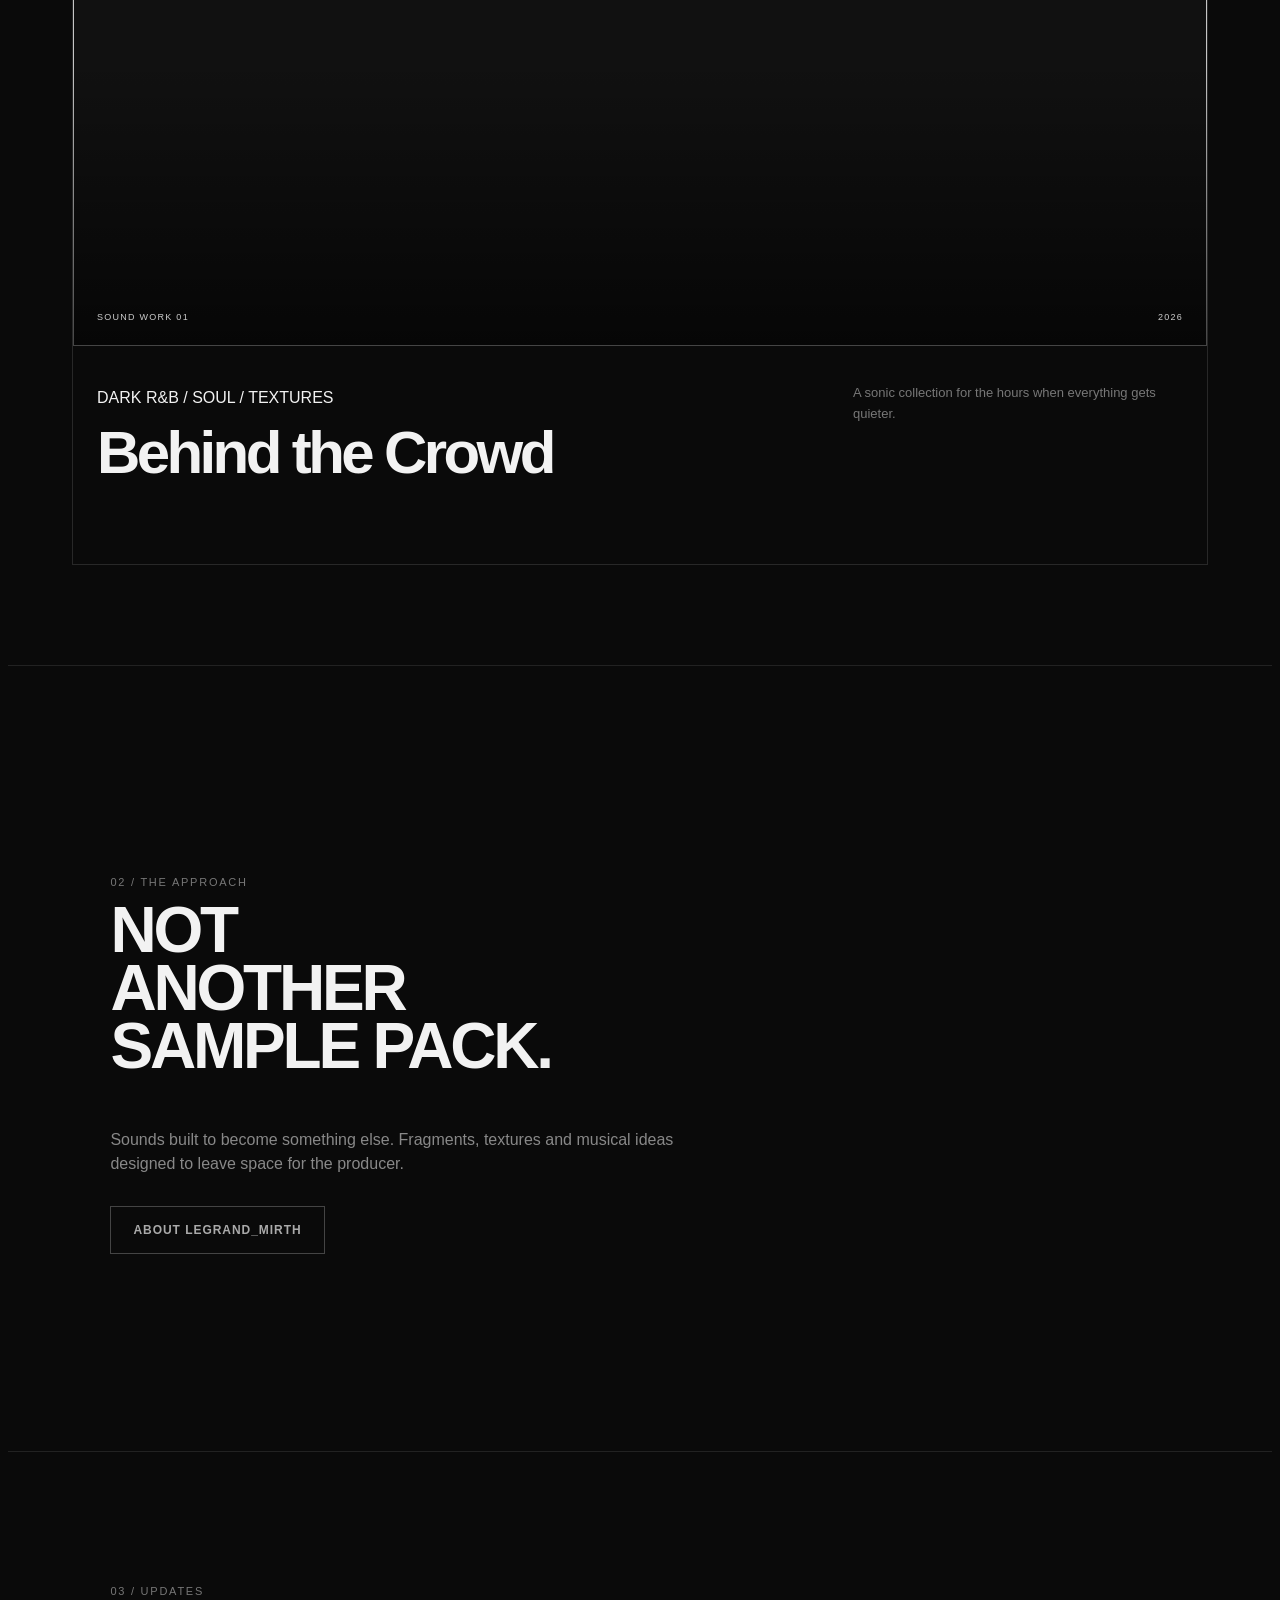
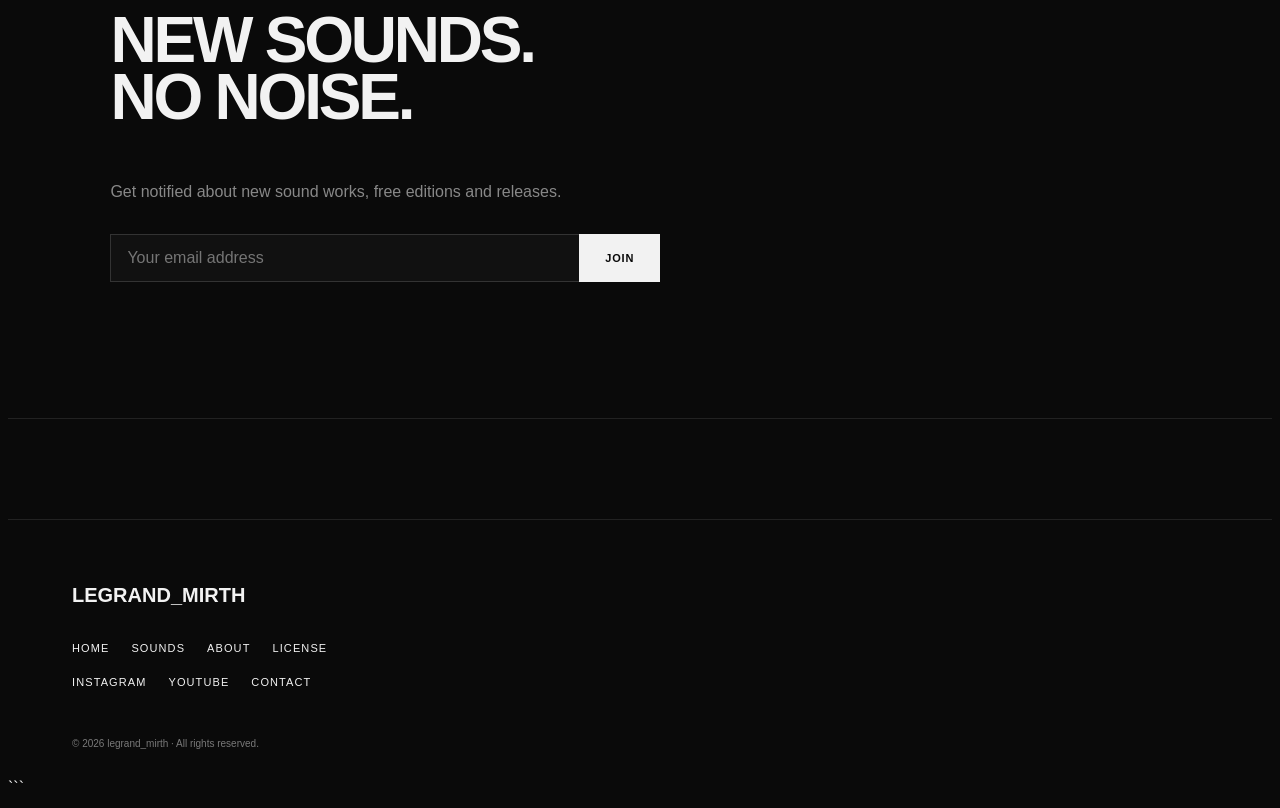
==== commit c02cb4d3: "Change links from shop.html to sound.html" ====
--- a/index.html
+++ b/index.html
@@ -1,3 +1,4 @@
+```html
 <!DOCTYPE html>
 <html lang="en">
 
@@ -37,7 +38,7 @@
 
         <nav class="nav-links">
 
-            <a href="shop.html">
+            <a href="sound.html">
                 Sounds
             </a>
 
@@ -79,7 +80,7 @@
                 <div class="hero-buttons">
 
                     <a
-                        href="shop.html"
+                        href="sound.html"
                         class="button button-primary"
                     >
                         Explore Sounds
@@ -115,7 +116,7 @@
 
 
                 <a
-                    href="after-hours.html"
+                    href="behind-the-crowd.html"
                     class="text-link"
                 >
                     Enter work →
@@ -126,14 +127,14 @@
 
 
             <a
-                href="after-hours.html"
+                href="behind-the-crowd.html"
                 class="featured-work"
             >
 
                 <div class="featured-work-image">
 
                     <img
-                        src="assets/after-hours.jpg"
+                        src="assets/behind-the-crowd.jpg"
                         alt="Behind the Crowd"
                     >
 
@@ -279,7 +280,7 @@
                 HOME
             </a>
 
-            <a href="shop.html">
+            <a href="sound.html">
                 SOUNDS
             </a>
 
@@ -327,3 +328,4 @@
 </body>
 
 </html>
+```
--- a/css/style.css
+++ b/css/style.css
@@ -1,3 +1,4 @@
+```css
 /* =========================================================
    LEGRAND_MIRTH — GLOBAL STYLES
 ========================================================= */
@@ -638,156 +639,6 @@
 
 
 /* =========================================================
-   SOUNDS — OLD SHOP GRID SUPPORT
-   Kept temporarily so existing content does not break.
-========================================================= */
-
-.shop-section {
-    padding: 60px 5vw 120px;
-}
-
-.shop-filters {
-    display: flex;
-
-    gap: 10px;
-
-    margin-bottom: 55px;
-
-    overflow-x: auto;
-
-    scrollbar-width: none;
-}
-
-.shop-filters::-webkit-scrollbar {
-    display: none;
-}
-
-.filter {
-    flex-shrink: 0;
-
-    padding: 10px 16px;
-
-    background: transparent;
-
-    color: #888;
-
-    border: 1px solid #333;
-
-    cursor: pointer;
-
-    font-size: 10px;
-
-    letter-spacing: 0.1em;
-
-    text-transform: uppercase;
-}
-
-.filter:hover {
-    color: #fff;
-
-    border-color: #666;
-}
-
-.filter.active {
-    background: #f2f2f2;
-
-    color: #0a0a0a;
-
-    border-color: #f2f2f2;
-}
-
-.shop-grid {
-    display: grid;
-
-    grid-template-columns: repeat(3, 1fr);
-
-    gap: 65px 20px;
-}
-
-.shop-product {
-    min-width: 0;
-}
-
-.shop-product-image {
-    aspect-ratio: 1 / 1;
-
-    display: flex;
-
-    align-items: center;
-
-    justify-content: center;
-
-    background: #111;
-
-    border: 1px solid #282828;
-
-    transition:
-        border-color 0.2s ease,
-        transform 0.2s ease;
-}
-
-.shop-product-image:hover {
-    border-color: #555;
-
-    transform: translateY(-3px);
-}
-
-.shop-product-image span {
-    color: #555;
-
-    font-size: 12px;
-
-    letter-spacing: 0.15em;
-}
-
-.shop-product-info {
-    padding-top: 16px;
-
-    display: flex;
-
-    align-items: flex-start;
-
-    justify-content: space-between;
-
-    gap: 20px;
-}
-
-.shop-product-info h2 {
-    margin: 4px 0 5px;
-
-    font-size: 16px;
-
-    font-weight: 500;
-}
-
-.product-type {
-    margin-bottom: 5px;
-
-    color: #666;
-
-    font-size: 10px;
-
-    letter-spacing: 0.12em;
-}
-
-.product-meta {
-    color: #555;
-
-    font-size: 10px;
-
-    letter-spacing: 0.08em;
-
-    text-transform: uppercase;
-}
-
-.shop-price {
-    color: #aaa;
-
-    font-size: 14px;
-}
-
-
-/* =========================================================
    PRODUCT LICENSE NOTICE
 ========================================================= */
 
@@ -821,7 +672,7 @@
 
 
 /* =========================================================
-   Behind the Crowd — HERO
+   BEHIND THE CROWD — HERO
 ========================================================= */
 
 .after-hero {
@@ -921,7 +772,7 @@
 
 
 /* =========================================================
-   Behind the Crowd — INTRO
+   BEHIND THE CROWD — INTRO
 ========================================================= */
 
 .after-intro {
@@ -972,7 +823,7 @@
 
 
 /* =========================================================
-   Behind the Crowd — STATEMENT
+   BEHIND THE CROWD — STATEMENT
 ========================================================= */
 
 .after-statement {
@@ -1011,7 +862,7 @@
 
 
 /* =========================================================
-   Behind the Crowd — DETAILS
+   BEHIND THE CROWD — DETAILS
 ========================================================= */
 
 .after-details {
@@ -1069,7 +920,7 @@
 
 
 /* =========================================================
-   Behind the Crowd — EDITIONS
+   BEHIND THE CROWD — EDITIONS
 ========================================================= */
 
 .after-editions {
@@ -1273,7 +1124,7 @@
 
 
 /* =========================================================
-   Behind the Crowd — LICENSE
+   BEHIND THE CROWD — LICENSE
 ========================================================= */
 
 .after-license {
@@ -1374,7 +1225,6 @@
 
 @media (max-width: 700px) {
 
-
     /* NAV */
 
     .navbar {
@@ -1508,20 +1358,7 @@
     }
 
 
-    /* OLD SHOP SUPPORT */
-
-    .shop-section {
-        padding: 40px 20px 80px;
-    }
-
-    .shop-grid {
-        grid-template-columns: 1fr;
-
-        gap: 55px;
-    }
-
-
-    /* Behind the Crowd */
+    /* BEHIND THE CROWD */
 
     .after-hero {
         min-height: calc(100vh - 65px);
@@ -1631,3 +1468,4 @@
     }
 
 }
+```
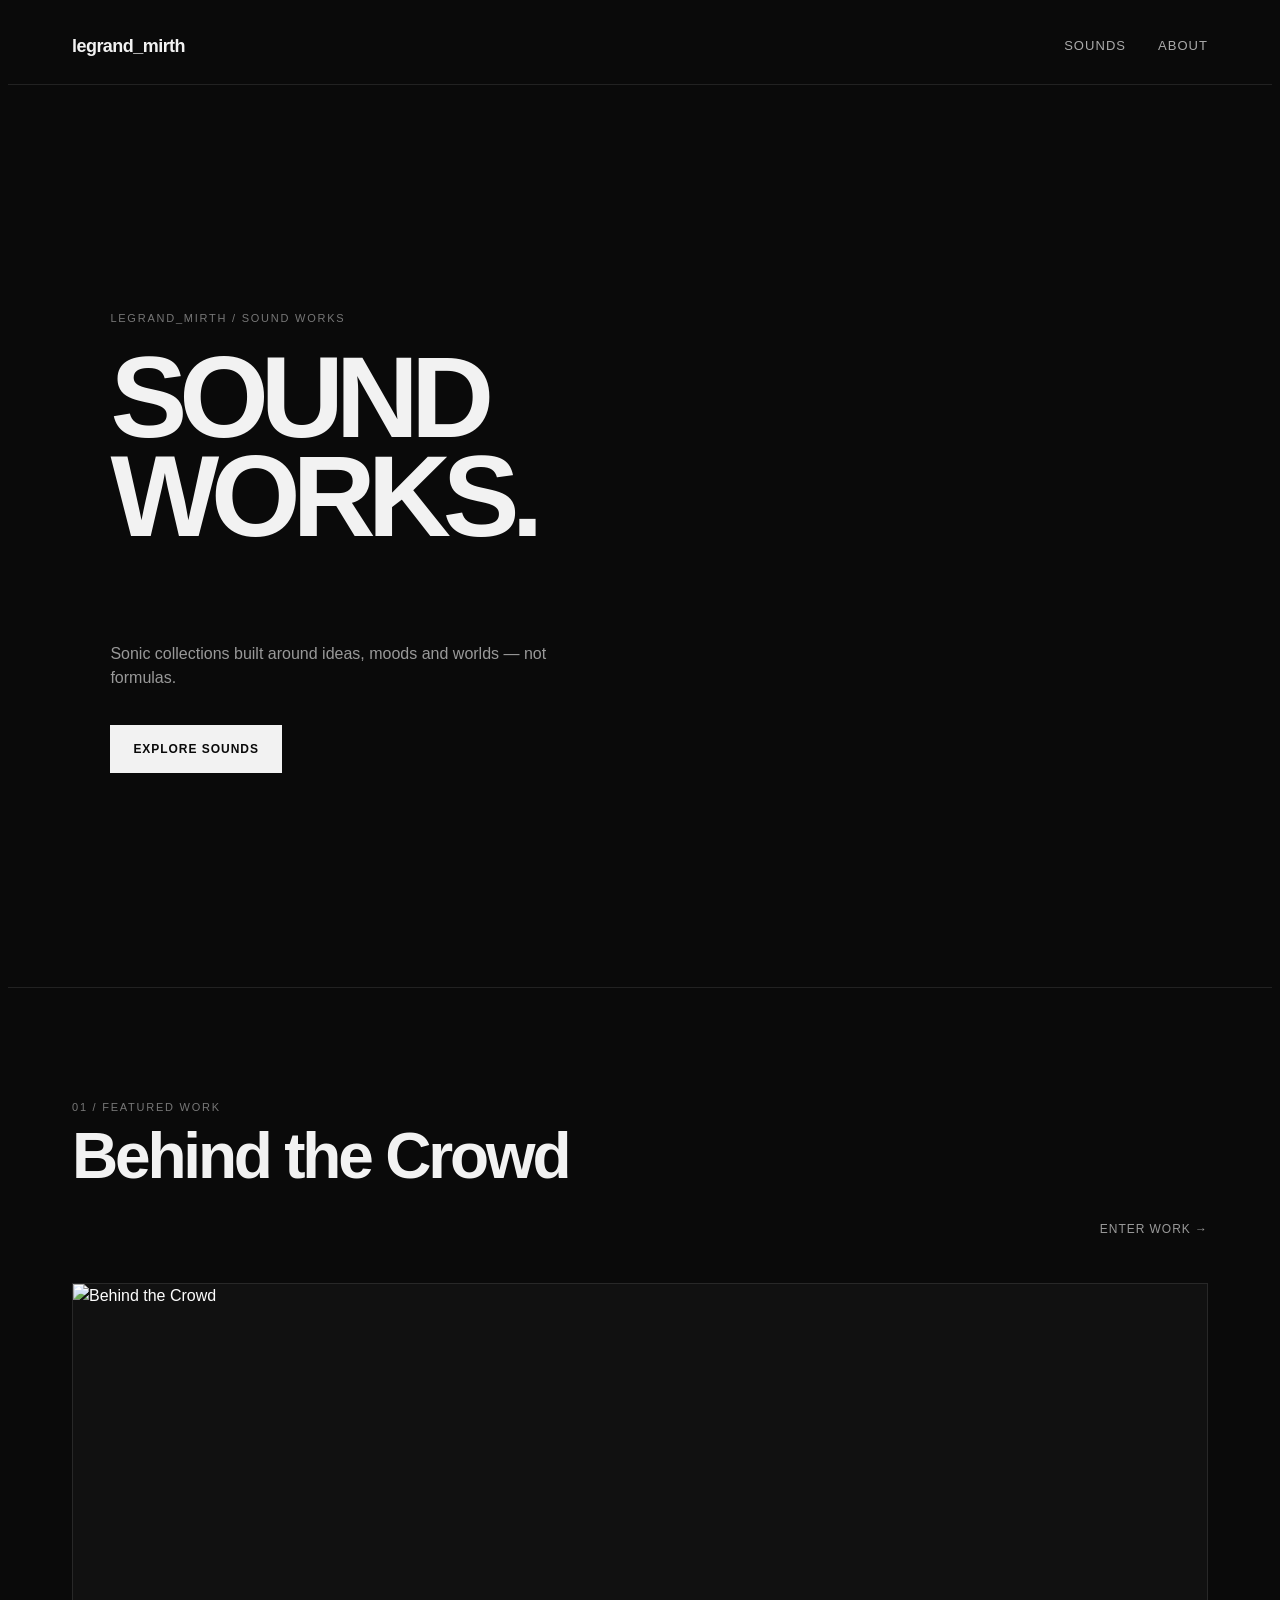
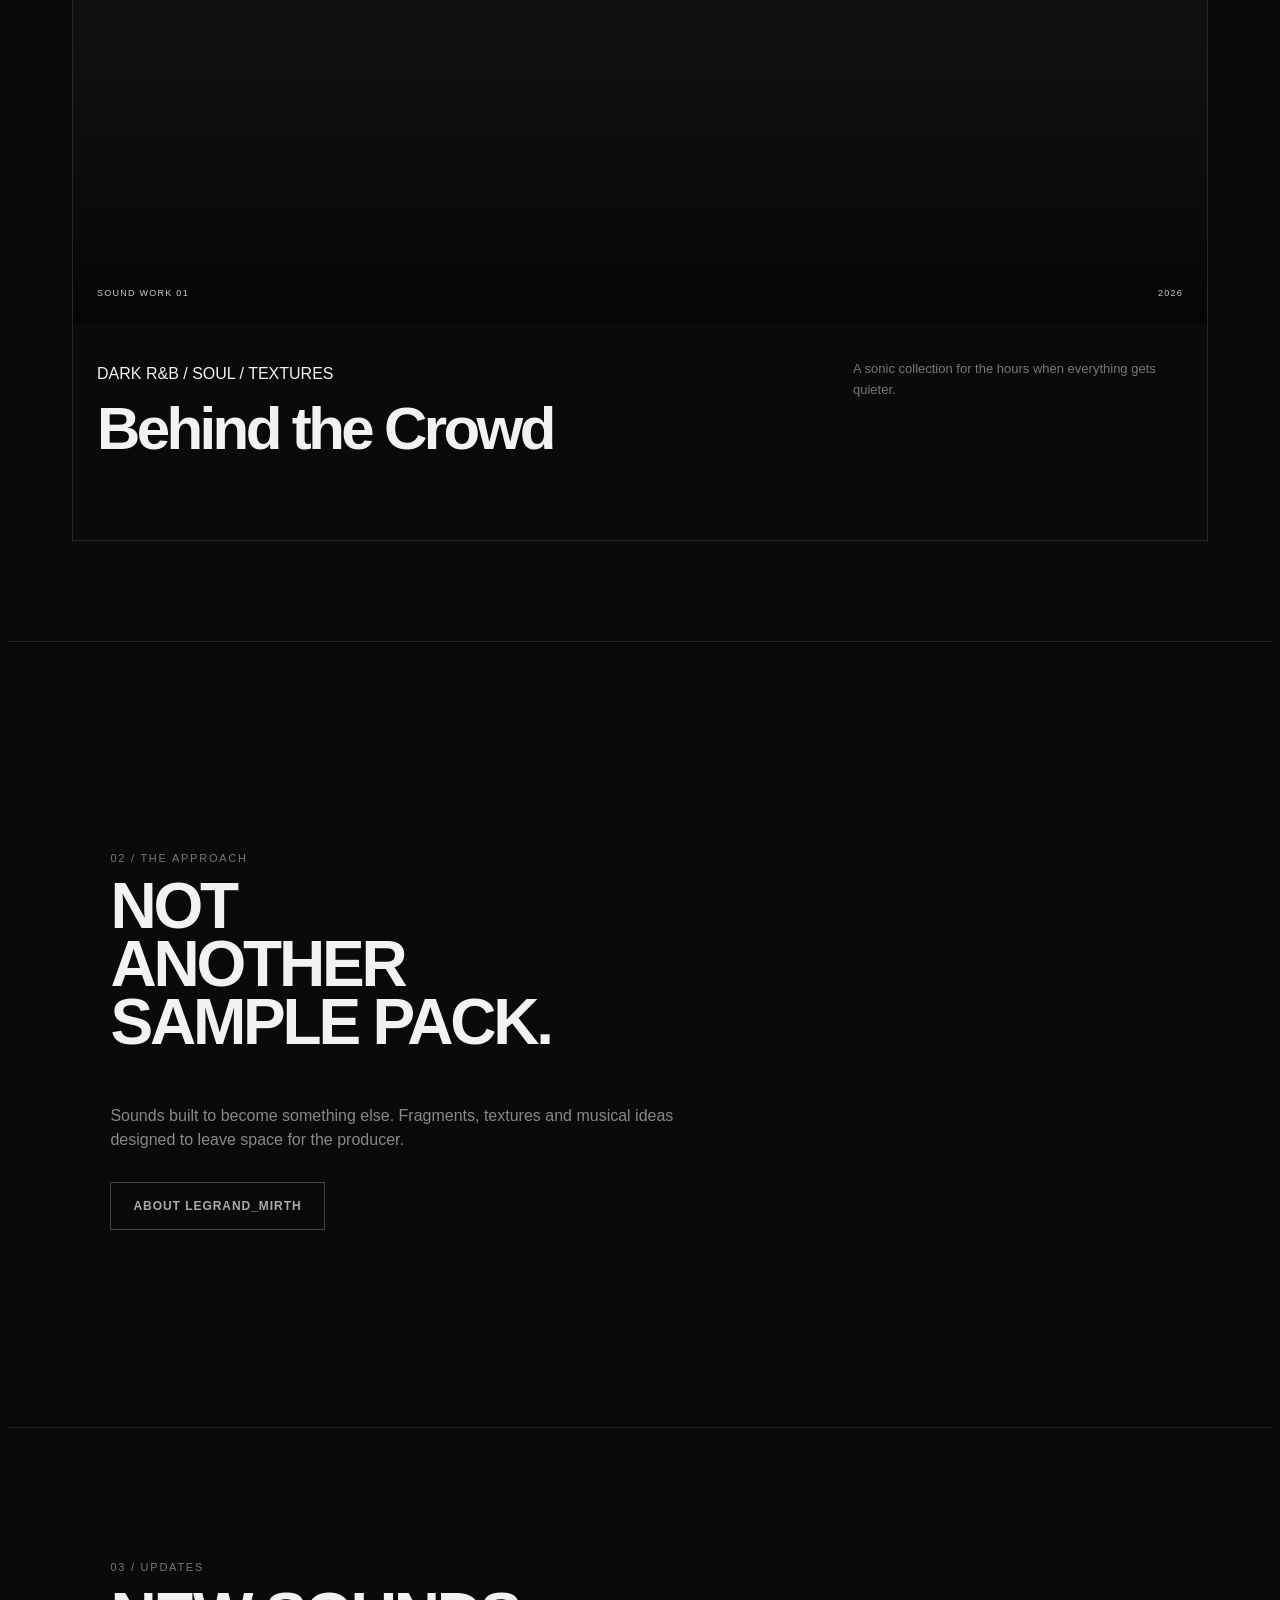
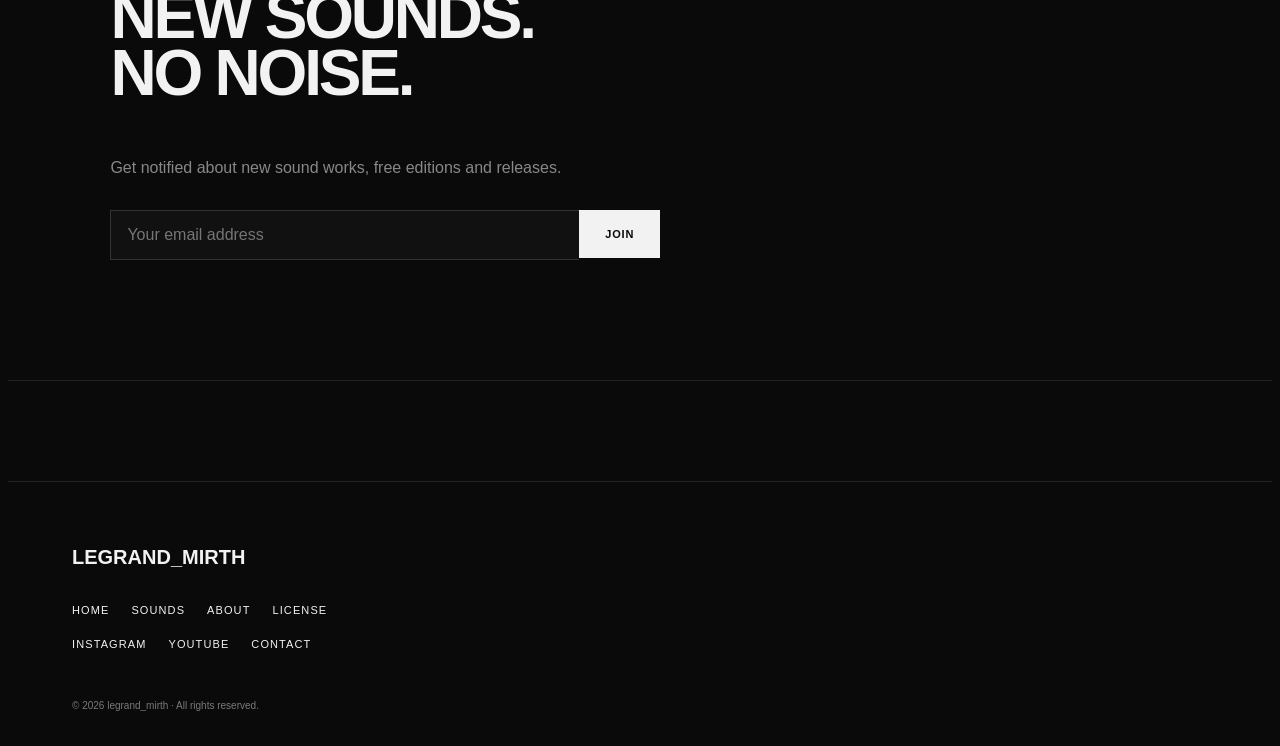
==== commit 280f8bdf: "Remove code block formatting from index.html" ====
--- a/index.html
+++ b/index.html
@@ -1,4 +1,3 @@
-```html
 <!DOCTYPE html>
 <html lang="en">
 
@@ -328,4 +327,3 @@
 </body>
 
 </html>
-```
